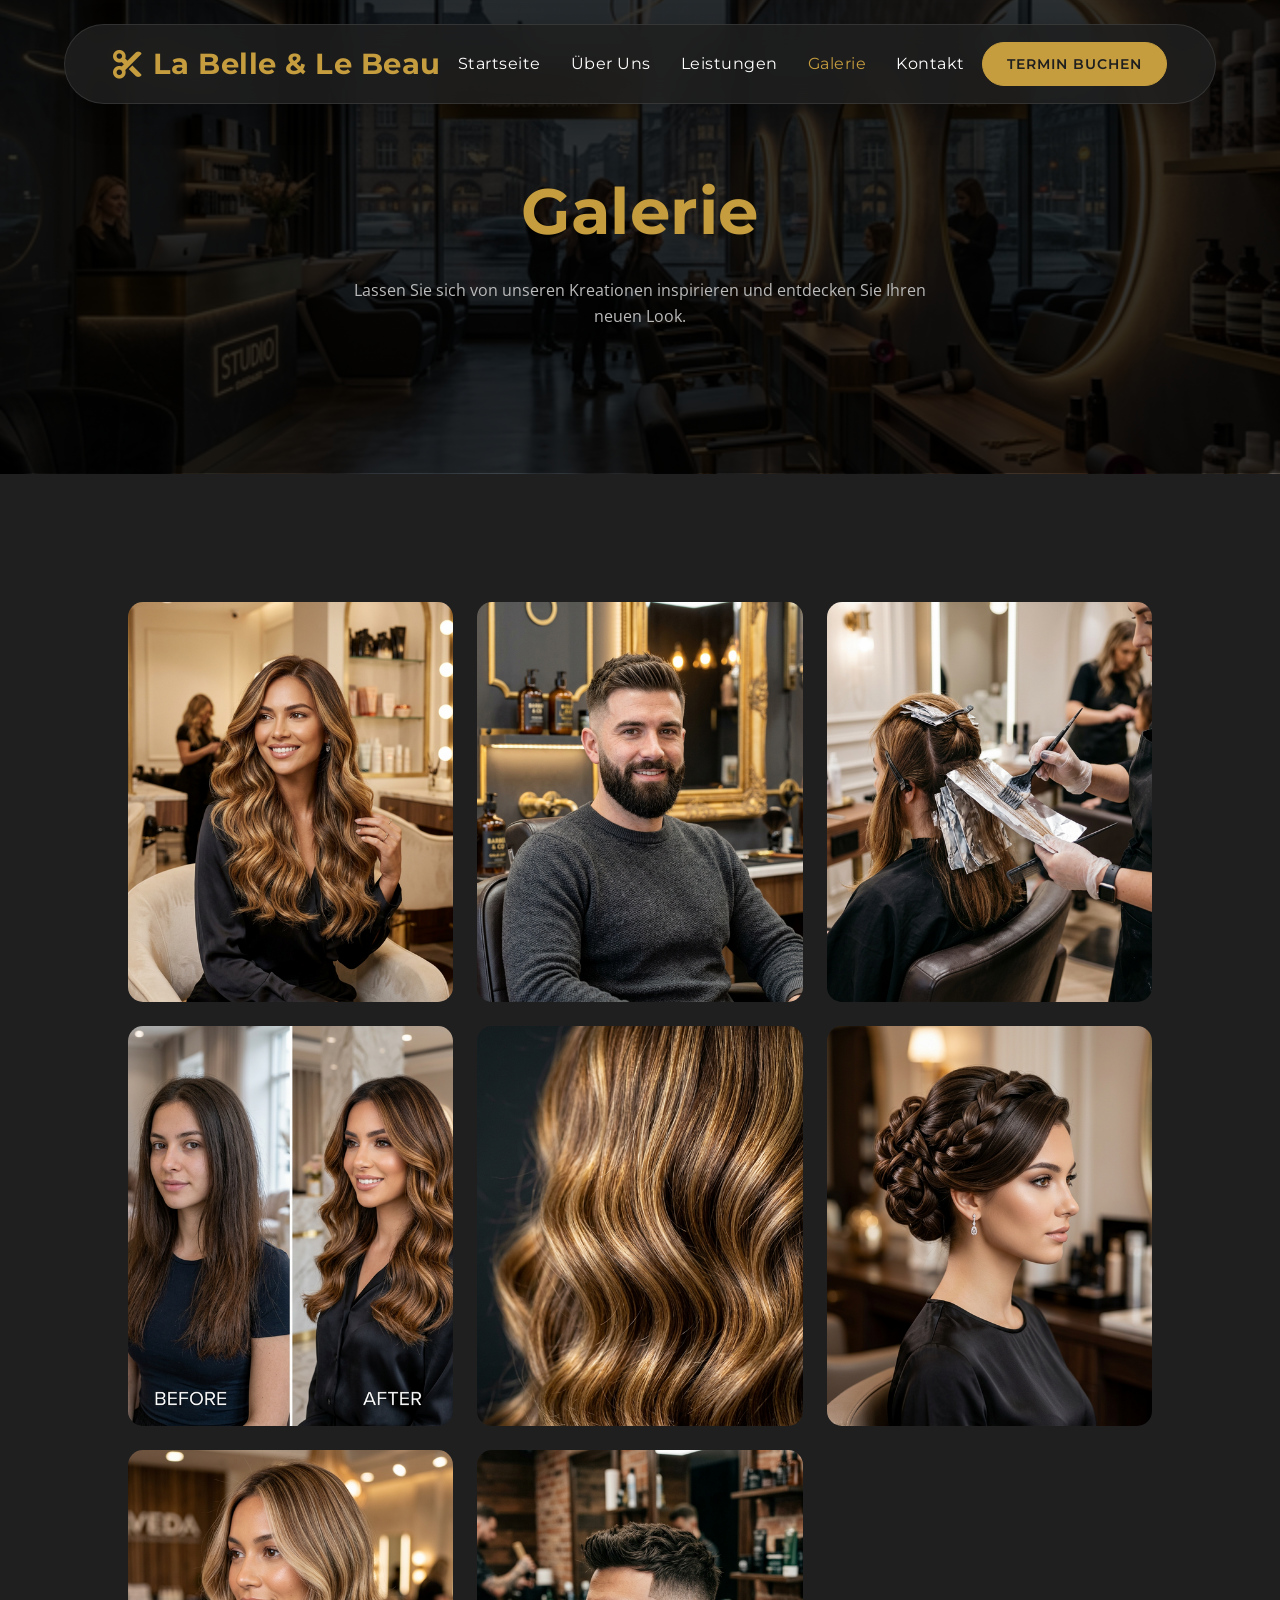
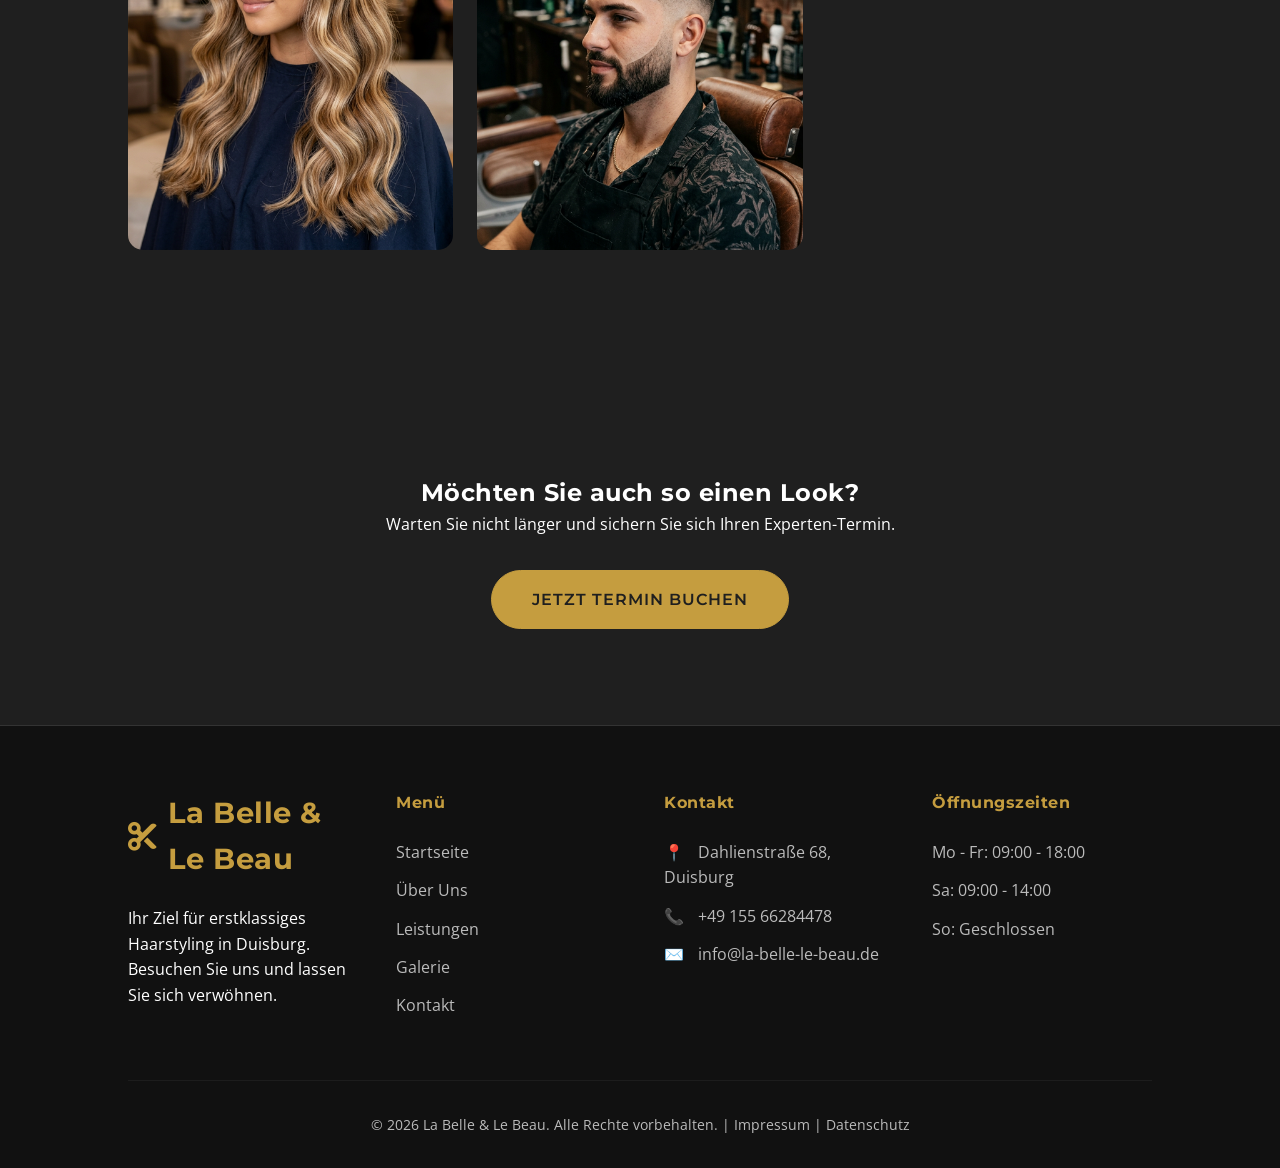
==== galerie.html @ 591a9e92 "Refactor: Update footer styling with golden emojis and site-wide consistency" ====
<!DOCTYPE html>
<html lang="de">

<head>
    <meta charset="UTF-8">
    <meta name="viewport" content="width=device-width, initial-scale=1.0">
    <meta name="description"
        content="Lassen Sie sich von unseren Arbeiten inspirieren. Vorher-Nachher Transformationen, moderne Haarschnitte und unser exklusives Salon-Ambiente.">
    <title>Galerie - La Belle & Le Beau | Inspiration & Styles in Duisburg</title>

    <!-- Fonts -->
    <link rel="preconnect" href="https://fonts.googleapis.com">
    <link rel="preconnect" href="https://fonts.gstatic.com" crossorigin>
    <link
        href="https://fonts.googleapis.com/css2?family=Montserrat:wght@600;700&family=Open+Sans:wght@300;400;600&family=Playfair+Display:wght@700&display=swap"
        rel="stylesheet">

    <!-- Icons -->
    <link rel="stylesheet" href="https://cdnjs.cloudflare.com/ajax/libs/font-awesome/6.4.0/css/all.min.css">

    <!-- Styles -->
    <link rel="stylesheet" href="css/styles.css">
</head>

<body>

    <header>
        <div class="logo">
            <i class="fas fa-scissors"></i>
            <span>La Belle & Le Beau</span>
        </div>
        <nav>
            <ul>
                <li><a href="index.html" class="nav-link">Startseite</a></li>
                <li><a href="ueber-uns.html" class="nav-link">Über Uns</a></li>
                <li><a href="leistungen.html" class="nav-link">Leistungen</a></li>
                <li><a href="galerie.html" class="nav-link active">Galerie</a></li>
                <li><a href="kontakt.html" class="nav-link">Kontakt</a></li>
            </ul>
        </nav>
        <a href="kontakt.html" class="btn btn-gold" style="padding: 0.6rem 1.5rem; font-size: 0.9rem;">Termin buchen</a>
    </header>

    <main>
        <!-- Page Header -->
        <section class="page-header"
            style="padding-top: 10rem; text-align: center; background: linear-gradient(rgba(0,0,0,0.8), rgba(0,0,0,0.8)), url('images/hero.png'); background-size: cover; background-position: center;">
            <h1 style="font-size: 4rem; color: var(--accent-gold);">Galerie</h1>
            <p style="color: var(--text-gray); max-width: 600px; margin: 1rem auto;">Lassen Sie sich von unseren
                Kreationen inspirieren und entdecken Sie Ihren neuen Look.</p>
        </section>

        <section class="gallery-section">
            <div class="gallery-grid">

                <!-- Category 1: Women -->
                <div class="gallery-item">
                    <img src="images/women-style.png" alt="Damen Styling">
                    <div class="gallery-overlay">
                        <h4>Damen Styling</h4>
                        <p>Modernes Balayage & sanfte Wellen.</p>
                    </div>
                </div>

                <!-- Category 2: Men -->
                <div class="gallery-item">
                    <img src="images/men-style.png" alt="Herren Styling">
                    <div class="gallery-overlay">
                        <h4>Herren Styling</h4>
                        <p>Präziser Haarschnitt & perfekte Bartpflege.</p>
                    </div>
                </div>

                <!-- Category 3: Coloration -->
                <div class="gallery-item">
                    <img src="images/coloration-process.png" alt="Haare färben">
                    <div class="gallery-overlay">
                        <h4>Exklusive Coloration</h4>
                        <p>Präzise Farbtechniken für brillante Ergebnisse.</p>
                    </div>
                </div>

                <!-- Category 4: Transformation -->
                <div class="gallery-item">
                    <img src="images/gallery-2.png" alt="Vorher Nachher">
                    <div class="gallery-overlay">
                        <h4>Transformation</h4>
                        <p>Vom matten Braun zum strahlenden Blond.</p>
                    </div>
                </div>

                <!-- Category 5: Detail -->
                <div class="gallery-item">
                    <img src="images/gallery-3.png" alt="Haar Detail">
                    <div class="gallery-overlay">
                        <h4>Präzision</h4>
                        <p>Wir lieben Details und gesundes Haar.</p>
                    </div>
                </div>

                <!-- Category 6: Hero re-use -->
                <div class="gallery-item">
                    <img src="images/perfektion-new.png" alt="Professionelles Styling">
                    <div class="gallery-overlay">
                        <h4>Perfektion</h4>
                        <p>Jeder Schnitt ein Meisterwerk.</p>
                    </div>
                </div>

                <!-- New Category 7: Balayage -->
                <div class="gallery-item">
                    <img src="images/balayage-final.png" alt="Balayage Transformation">
                    <div class="gallery-overlay">
                        <h4>Balayage Deluxe</h4>
                        <p>Sanfte Farbverläufe für einen natürlichen Look.</p>
                    </div>
                </div>

                <!-- New Category 8: Men's Cut -->
                <div class="gallery-item">
                    <img src="images/herren-cut-final.png" alt="Modern Masculine Cut">
                    <div class="gallery-overlay">
                        <h4>Modern Classic</h4>
                        <p>Präzise Fades und perfektes Textur-Finishing.</p>
                    </div>
                </div>

            </div>
        </section>

        <!-- CTA Section -->
        <section class="cta-section">
            <h2>Möchten Sie auch so einen Look?</h2>
            <p style="margin-bottom: 2rem;">Warten Sie nicht länger und sichern Sie sich Ihren Experten-Termin.</p>
            <a href="kontakt.html" class="btn btn-gold">Jetzt Termin buchen</a>
        </section>
    </main>

    <footer>
        <div class="footer-content">
            <div class="footer-col">
                <div class="logo" style="margin-bottom: 1.5rem;">
                    <i class="fas fa-scissors"></i>
                    <span>La Belle & Le Beau</span>
                </div>
                <p>Ihr Ziel für erstklassiges Haarstyling in Duisburg. Besuchen Sie uns und lassen Sie sich verwöhnen.
                </p>
            </div>
            <div class="footer-col">
                <h4>Menü</h4>
                <ul>
                    <li><a href="index.html">Startseite</a></li>
                    <li><a href="ueber-uns.html">Über Uns</a></li>
                    <li><a href="leistungen.html">Leistungen</a></li>
                    <li><a href="galerie.html">Galerie</a></li>
                    <li><a href="kontakt.html">Kontakt</a></li>
                </ul>
            </div>
            <div class="footer-col">
                <h4>Kontakt</h4>
                <ul>
                    <li><span style="color: var(--accent-gold); margin-right: 10px;">📍</span> Dahlienstraße 68,
                        Duisburg</li>
                    <li><span style="color: var(--accent-gold); margin-right: 10px;">📞</span> +49 155 66284478</li>
                    <li><span style="color: var(--accent-gold); margin-right: 10px;">✉️</span> info@la-belle-le-beau.de
                    </li>
                </ul>
            </div>
            <div class="footer-col">
                <h4>Öffnungszeiten</h4>
                <ul>
                    <li>Mo - Fr: 09:00 - 18:00</li>
                    <li>Sa: 09:00 - 14:00</li>
                    <li>So: Geschlossen</li>
                </ul>
            </div>
        </div>
        <div class="footer-bottom">
            <p>&copy; 2026 La Belle & Le Beau. Alle Rechte vorbehalten. | <a href="impressum.html">Impressum</a> | <a
                    href="datenschutz.html">Datenschutz</a></p>
        </div>
    </footer>

</body>

</html>
---- css/styles.css ----
@import url('https://fonts.googleapis.com/css2?family=Montserrat:wght@600;700&family=Open+Sans:wght@300;400;600&family=Playfair+Display:wght@700&display=swap');

:root {
    --primary-bg: #1f1f1f;
    --card-bg: #2a2a2a;
    --accent-gold: #c59d3f;
    --accent-gold-light: #e6d5c3;
    --gold-gradient: linear-gradient(135deg, #c59d3f, #e6d5c3);
    --text-white: #ffffff;
    --text-beige: #e6d5c3;
    --text-dark: #1f1f1f;
    --text-gray: #bbb;
    --serif-font: 'Playfair Display', serif;
    --sans-font: 'Montserrat', sans-serif;
    --body-font: 'Open Sans', sans-serif;
    --transition: all 0.35s ease;
}

body {
    font-family: var(--body-font);
    background-color: var(--primary-bg);
    color: var(--text-white);
    line-height: 1.6;
    overflow-x: hidden;
}

.highlight {
    color: var(--accent-gold);
}

h1,
h2,
h3,
h4,
.nav-link,
.btn,
.logo {
    font-family: var(--sans-font);
    letter-spacing: 0.5px;
}

* {
    margin: 0;
    padding: 0;
    box-sizing: border-box;
}

a {
    text-decoration: none;
    color: inherit;
    transition: var(--transition);
}

ul {
    list-style: none;
}

/* Header & Nav */
header {
    position: fixed;
    top: 1.5rem;
    left: 50%;
    transform: translateX(-50%);
    width: 90%;
    max-width: 1200px;
    background: rgba(31, 31, 31, 0.85);
    backdrop-filter: blur(12px);
    -webkit-backdrop-filter: blur(12px);
    padding: 1rem 3rem;
    border-radius: 100px;
    display: flex;
    justify-content: space-between;
    align-items: center;
    z-index: 1000;
    border: 1px solid rgba(255, 255, 255, 0.1);
    box-shadow: 0 10px 30px rgba(0, 0, 0, 0.3);
    transition: var(--transition);
}

.logo {
    font-size: 1.8rem;
    font-weight: 700;
    color: var(--accent-gold);
    display: flex;
    align-items: center;
    gap: 10px;
}

nav ul {
    display: flex;
    gap: 30px;
}

nav ul li a:hover {
    color: var(--accent-gold);
}

.nav-link.active {
    color: var(--accent-gold);
}

/* Hero Section */
.hero {
    height: 100vh;
    background: linear-gradient(rgba(0, 0, 0, 0.6), rgba(0, 0, 0, 0.6)), url('../images/hero.png');
    background-size: cover;
    background-position: center;
    display: flex;
    align-items: center;
    justify-content: center;
    text-align: center;
    padding: 0 5%;
}

.hero-content h1 {
    font-size: 4.5rem;
    margin-bottom: 1rem;
    animation: fadeInUp 1s ease;
}

.hero-content p {
    font-size: 1.2rem;
    color: var(--accent-gold-light);
    margin-bottom: 2rem;
    animation: fadeInUp 1.2s ease;
}

.btn {
    display: inline-block;
    padding: 1rem 2.5rem;
    border-radius: 50px;
    font-weight: 600;
    text-transform: uppercase;
    letter-spacing: 1px;
    cursor: pointer;
    transition: var(--transition);
}

.btn-gold {
    background-color: var(--accent-gold);
    color: var(--primary-bg);
    border: 1px solid var(--accent-gold);
}

.btn-gold:hover {
    background-color: transparent;
    color: var(--accent-gold);
}

.btn-outline {
    border: 1px solid var(--text-white);
    color: var(--text-white);
    margin-left: 15px;
}

.btn-outline:hover {
    border-color: var(--accent-gold);
    color: var(--accent-gold);
}

/* Section General */
section {
    padding: 8rem 10%;
}

.section-header {
    text-align: center;
    margin-bottom: 4rem;
}

.section-header h2 {
    font-size: 3rem;
    color: var(--accent-gold);
    margin-bottom: 1rem;
}

.section-header p {
    color: var(--text-gray);
    max-width: 600px;
    margin: 0 auto;
}

/* About Teaser */
.about-teaser {
    display: flex;
    gap: 4rem;
    align-items: center;
}

.about-text {
    flex: 1;
}

.about-text h3 {
    font-size: 2.5rem;
    margin-bottom: 1.5rem;
}

.about-text p {
    color: var(--text-gray);
    margin-bottom: 2rem;
}

.about-img {
    flex: 1;
    position: relative;
}

.about-img img {
    width: 100%;
    border-radius: 15px;
    box-shadow: 20px 20px 0 var(--accent-gold);
}

/* Highlights Grid */
.highlights-grid {
    display: grid;
    grid-template-columns: repeat(auto-fit, minmax(250px, 1fr));
    gap: 2rem;
}

.highlight-card {
    background: var(--card-bg);
    padding: 3rem 2rem;
    text-align: center;
    border-radius: 15px;
    border: 1px solid rgba(255, 255, 255, 0.05);
    transition: var(--transition);
}

.highlight-card:hover {
    border-color: var(--accent-gold);
    transform: translateY(-10px);
}

.highlight-card i {
    font-size: 3rem;
    color: var(--accent-gold);
    margin-bottom: 1.5rem;
}

/* CTA Section */
.cta-section {
    background: linear-gradient(rgba(0, 0, 0, 0.7), rgba(0, 0, 0, 0.7)), url('../images/cta-bg.png');
    background-attachment: fixed;
    background-size: cover;
    background-position: center;
    text-align: center;
    padding: 6rem 10%;
}

/* Footer */
footer {
    padding: 4rem 10% 2rem;
    background-color: #111;
    border-top: 1px solid #333;
}

.footer-content {
    display: grid;
    grid-template-columns: repeat(auto-fit, minmax(200px, 1fr));
    gap: 3rem;
    margin-bottom: 3rem;
}

.footer-col h4 {
    color: var(--accent-gold);
    margin-bottom: 1.5rem;
}

.footer-col ul li {
    margin-bottom: 0.8rem;
    color: var(--text-gray);
}

.footer-bottom {
    text-align: center;
    padding-top: 2rem;
    border-top: 1px solid rgba(255, 255, 255, 0.05);
    color: var(--text-gray);
    font-size: 0.9rem;
}

/* Team Section */
.team-grid {
    display: grid;
    grid-template-columns: repeat(3, 1fr);
    gap: 3rem;
    margin-top: 3rem;
}

.team-card {
    text-align: center;
}

.team-card img {
    width: 250px;
    height: 250px;
    object-fit: cover;
    border-radius: 50%;
    border: 3px solid var(--accent-gold);
    margin-bottom: 1.5rem;
    transition: var(--transition);
}

.team-card:hover img {
    transform: scale(1.05);
}

.team-card h4 {
    font-size: 1.5rem;
    margin-bottom: 0.5rem;
}

.team-card p {
    color: var(--accent-gold);
    font-weight: 600;
    margin-bottom: 1rem;
}

/* Services & Pricing */
.services-container {
    display: flex;
    flex-direction: column;
    gap: 4rem;
}

.service-category {
    padding: 3rem;
    border-radius: 20px;
    background: transparent;
}

.category-title {
    display: flex;
    align-items: center;
    gap: 15px;
    margin-bottom: 2rem;
    color: var(--accent-gold);
}

.category-title i {
    font-size: 2rem;
}

.service-card {
    display: flex;
    justify-content: space-between;
    align-items: center;
    background: var(--card-bg);
    padding: 22px 25px;
    border-radius: 14px;
    margin-bottom: 18px;
    transition: var(--transition);
    border: 1px solid rgba(255, 255, 255, 0.05);
    position: relative;
    overflow: hidden;
}

.service-card::before {
    content: "";
    position: absolute;
    left: 0;
    top: 0;
    height: 100%;
    width: 4px;
    background: linear-gradient(180deg, var(--accent-gold), var(--accent-gold-light));
}

.service-card:hover {
    transform: translateY(-4px);
    box-shadow: 0 10px 30px rgba(197, 157, 63, 0.15);
    border: 1px solid var(--accent-gold);
}

.service-info h3 {
    margin: 0;
    font-size: 1.15rem;
    font-family: var(--sans-font);
    color: var(--text-white);
}

.service-info p {
    margin: 6px 0 0;
    font-size: 0.9rem;
    color: var(--text-gray);
}

.service-price {
    font-size: 15px;
    font-weight: bold;
    color: var(--text-dark);
    background: var(--gold-gradient);
    padding: 10px 18px;
    border-radius: 30px;
    box-shadow: 0 4px 15px rgba(197, 157, 63, 0.3);
    min-width: 90px;
    text-align: center;
    font-family: var(--sans-font);
}

/* Gallery Section */
.gallery-grid {
    display: grid;
    grid-template-columns: repeat(auto-fit, minmax(300px, 1fr));
    gap: 1.5rem;
}

.gallery-item {
    position: relative;
    overflow: hidden;
    border-radius: 15px;
    height: 400px;
}

.gallery-item img {
    width: 100%;
    height: 100%;
    object-fit: cover;
    transition: var(--transition);
}

.gallery-overlay {
    position: absolute;
    top: 0;
    left: 0;
    width: 100%;
    height: 100%;
    background: rgba(0, 0, 0, 0.7);
    display: flex;
    flex-direction: column;
    align-items: center;
    justify-content: center;
    opacity: 0;
    transition: var(--transition);
    padding: 2rem;
    text-align: center;
}

.gallery-item:hover .gallery-overlay {
    opacity: 1;
}

.gallery-item:hover img {
    transform: scale(1.1);
}

.gallery-overlay h4 {
    color: var(--accent-gold);
    margin-bottom: 0.5rem;
}

/* Contact Section */
.contact-container {
    display: grid;
    grid-template-columns: 1fr 1.5fr;
    gap: 4rem;
}

.contact-info-col {
    display: flex;
    flex-direction: column;
    gap: 2rem;
}

.info-item {
    display: flex;
    gap: 20px;
    align-items: flex-start;
}

.info-item i {
    font-size: 1.5rem;
    color: var(--accent-gold);
    margin-top: 5px;
}

.contact-form {
    background: #1e1e1e;
    padding: 3rem;
    border-radius: 20px;
}

.form-group {
    margin-bottom: 1.5rem;
}

.form-group label {
    display: block;
    margin-bottom: 0.5rem;
    color: var(--text-gray);
}

.form-group input,
.form-group select,
.form-group textarea {
    width: 100%;
    padding: 1rem;
    background: #252525;
    border: 1px solid #333;
    border-radius: 8px;
    color: var(--text-white);
    font-family: inherit;
    transition: var(--transition);
}

.form-group input:focus,
.form-group select:focus,
.form-group textarea:focus {
    outline: none;
    border-color: var(--accent-gold);
}

/* Animations */
@keyframes fadeInUp {
    from {
        opacity: 0;
        transform: translateY(30px);
    }

    to {
        opacity: 1;
        transform: translateY(0);
    }
}

/* Responsive */
@media (max-width: 768px) {
    .hero-content h1 {
        font-size: 3rem;
    }

    .about-teaser {
        flex-direction: column;
    }

    nav {
        display: none;
        /* Mobile menu needed later */
    }

    .team-grid {
        grid-template-columns: 1fr;
        gap: 2rem;
    }
}
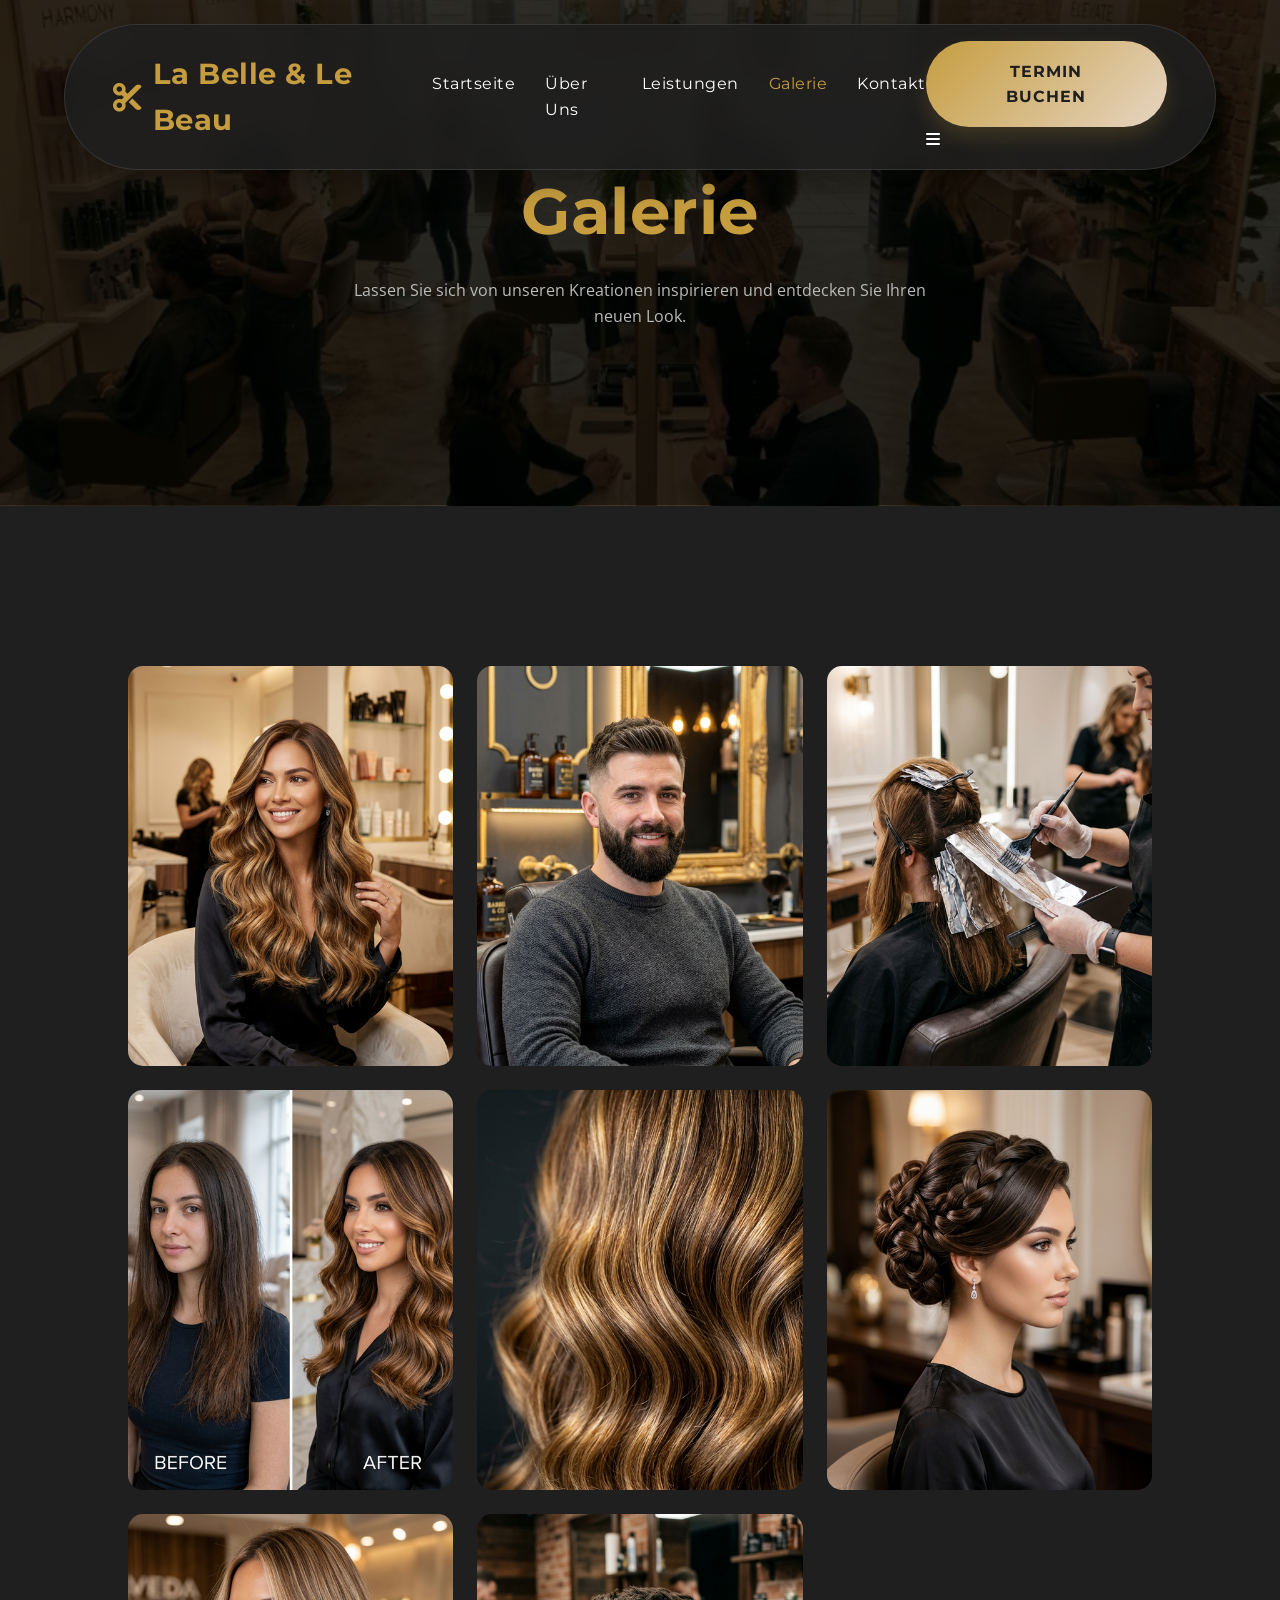
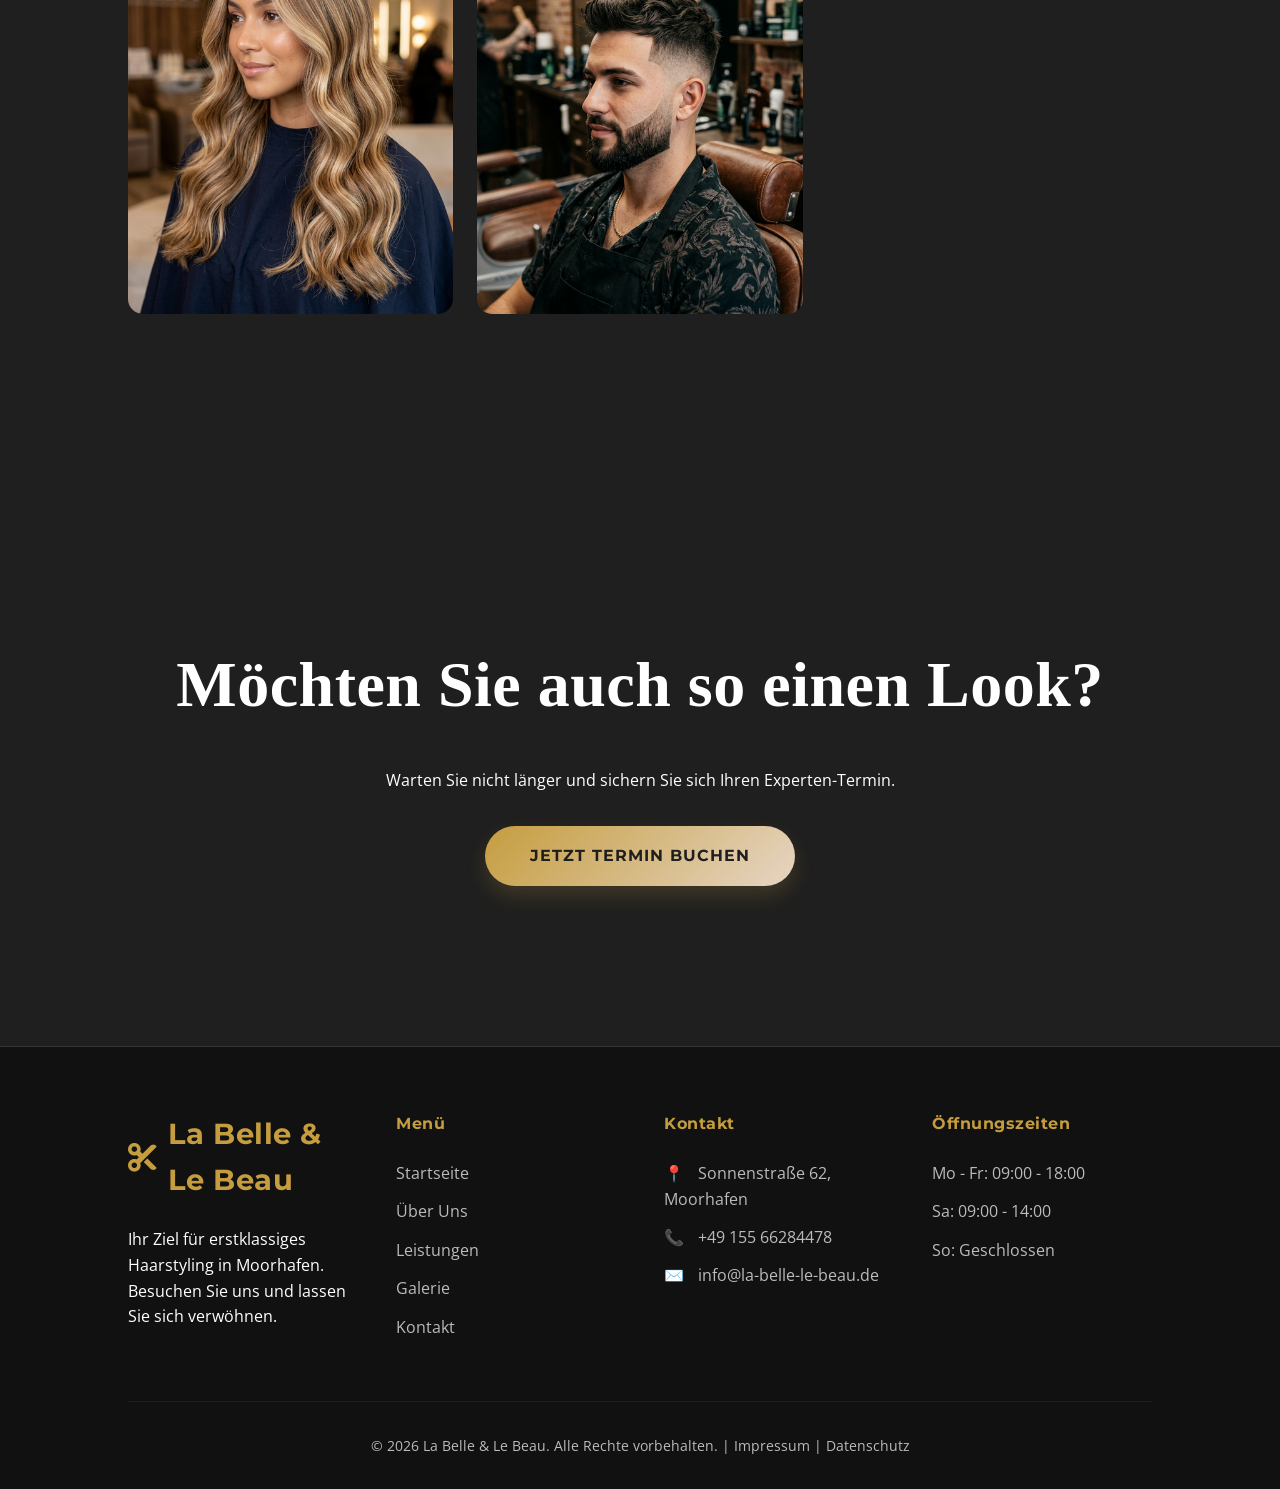
==== commit 4eb47b1d: "Creative contact redesign, comprehensive mobile optimization, and new hero images for gallery and co" ====
--- a/galerie.html
+++ b/galerie.html
@@ -1,4 +1,4 @@
-<!DOCTYPE html>
+﻿<!DOCTYPE html>
 <html lang="de">
 
 <head>
@@ -6,7 +6,7 @@
     <meta name="viewport" content="width=device-width, initial-scale=1.0">
     <meta name="description"
         content="Lassen Sie sich von unseren Arbeiten inspirieren. Vorher-Nachher Transformationen, moderne Haarschnitte und unser exklusives Salon-Ambiente.">
-    <title>Galerie - La Belle & Le Beau | Inspiration & Styles in Duisburg</title>
+    <title>Galerie - La Belle & Le Beau | Inspiration & Styles in Moorhafen</title>
 
     <!-- Fonts -->
     <link rel="preconnect" href="https://fonts.googleapis.com">
@@ -20,6 +20,7 @@
 
     <!-- Styles -->
     <link rel="stylesheet" href="css/styles.css">
+    <link rel="icon" type="image/png" href="favicon.png">
 </head>
 
 <body>
@@ -29,7 +30,7 @@
             <i class="fas fa-scissors"></i>
             <span>La Belle & Le Beau</span>
         </div>
-        <nav>
+        <nav id="navMenu">
             <ul>
                 <li><a href="index.html" class="nav-link">Startseite</a></li>
                 <li><a href="ueber-uns.html" class="nav-link">Über Uns</a></li>
@@ -38,13 +39,18 @@
                 <li><a href="kontakt.html" class="nav-link">Kontakt</a></li>
             </ul>
         </nav>
-        <a href="kontakt.html" class="btn btn-gold" style="padding: 0.6rem 1.5rem; font-size: 0.9rem;">Termin buchen</a>
+        <div class="nav-right">
+            <a href="kontakt.html" class="btn btn-gold btn-header">Termin buchen</a>
+            <div class="nav-toggle" id="navToggle">
+                <i class="fas fa-bars"></i>
+            </div>
+        </div>
     </header>
 
     <main>
         <!-- Page Header -->
         <section class="page-header"
-            style="padding-top: 10rem; text-align: center; background: linear-gradient(rgba(0,0,0,0.8), rgba(0,0,0,0.8)), url('images/hero.png'); background-size: cover; background-position: center;">
+            style="padding-top: 10rem; text-align: center; background: linear-gradient(rgba(0,0,0,0.8), rgba(0,0,0,0.8)), url('images/hero-gallery-new.png'); background-size: cover; background-position: center;">
             <h1 style="font-size: 4rem; color: var(--accent-gold);">Galerie</h1>
             <p style="color: var(--text-gray); max-width: 600px; margin: 1rem auto;">Lassen Sie sich von unseren
                 Kreationen inspirieren und entdecken Sie Ihren neuen Look.</p>
@@ -143,7 +149,7 @@
                     <i class="fas fa-scissors"></i>
                     <span>La Belle & Le Beau</span>
                 </div>
-                <p>Ihr Ziel für erstklassiges Haarstyling in Duisburg. Besuchen Sie uns und lassen Sie sich verwöhnen.
+                <p>Ihr Ziel für erstklassiges Haarstyling in Moorhafen. Besuchen Sie uns und lassen Sie sich verwöhnen.
                 </p>
             </div>
             <div class="footer-col">
@@ -159,8 +165,8 @@
             <div class="footer-col">
                 <h4>Kontakt</h4>
                 <ul>
-                    <li><span style="color: var(--accent-gold); margin-right: 10px;">📍</span> Dahlienstraße 68,
-                        Duisburg</li>
+                    <li><span style="color: var(--accent-gold); margin-right: 10px;">📍</span> Sonnenstraße 62,
+                        Moorhafen</li>
                     <li><span style="color: var(--accent-gold); margin-right: 10px;">📞</span> +49 155 66284478</li>
                     <li><span style="color: var(--accent-gold); margin-right: 10px;">✉️</span> info@la-belle-le-beau.de
                     </li>
@@ -181,6 +187,7 @@
         </div>
     </footer>
 
+    <script src="js/mobile-menu.js"></script>
 </body>
 
 </html>
--- a/css/styles.css
+++ b/css/styles.css
@@ -51,6 +51,59 @@
     transition: var(--transition);
 }
 
+/* Button & CTA Styles */
+.btn {
+    display: inline-block;
+    padding: 1.1rem 2.8rem;
+    font-size: 1rem;
+    font-weight: 700;
+    text-transform: uppercase;
+    letter-spacing: 1px;
+    border-radius: 50px;
+    transition: var(--transition);
+    cursor: pointer;
+    border: none;
+    font-family: var(--sans-font);
+    text-align: center;
+}
+
+.btn-gold {
+    background: var(--gold-gradient);
+    color: var(--text-dark);
+    box-shadow: 0 10px 20px rgba(197, 157, 63, 0.2);
+}
+
+.btn-gold:hover {
+    transform: translateY(-3px);
+    box-shadow: 0 15px 30px rgba(197, 157, 63, 0.4);
+}
+
+.btn-outline {
+    background: transparent;
+    border: 2px solid var(--accent-gold);
+    color: var(--accent-gold);
+}
+
+.btn-outline:hover {
+    background: var(--accent-gold);
+    color: var(--text-dark);
+    transform: translateY(-3px);
+}
+
+.btn-dynamic {
+    min-width: 280px;
+    position: relative;
+    overflow: hidden;
+}
+
+#cta-text {
+    transition: opacity 0.5s ease;
+}
+
+.text-fade-out {
+    opacity: 0;
+}
+
 ul {
     list-style: none;
 }
@@ -102,7 +155,7 @@
 /* Hero Section */
 .hero {
     height: 100vh;
-    background: linear-gradient(rgba(0, 0, 0, 0.6), rgba(0, 0, 0, 0.6)), url('../images/hero.png');
+    background: linear-gradient(rgba(0, 0, 0, 0.6), rgba(0, 0, 0, 0.6)), url('../images/hero-main.png');
     background-size: cover;
     background-position: center;
     display: flex;
@@ -112,141 +165,620 @@
     padding: 0 5%;
 }
 
+.hero-tagline {
+    display: block;
+    color: var(--accent-gold);
+    text-transform: uppercase;
+    letter-spacing: 4px;
+    font-size: 0.9rem;
+    font-weight: 700;
+    margin-bottom: 1rem;
+    animation: fadeInUp 0.8s ease;
+}
+
 .hero-content h1 {
-    font-size: 4.5rem;
-    margin-bottom: 1rem;
+    font-size: 5rem;
+    margin-bottom: 1.5rem;
+    font-family: var(--serif-font);
+    line-height: 1.1;
     animation: fadeInUp 1s ease;
 }
 
 .hero-content p {
-    font-size: 1.2rem;
+    font-size: 1.3rem;
     color: var(--accent-gold-light);
-    margin-bottom: 2rem;
+    margin-bottom: 3rem;
+    max-width: 800px;
+    margin-left: auto;
+    margin-right: auto;
     animation: fadeInUp 1.2s ease;
 }
 
-.btn {
-    display: inline-block;
-    padding: 1rem 2.5rem;
-    border-radius: 50px;
-    font-weight: 600;
+/* Creative About Section */
+.about-creative {
+    padding: 12rem 10%;
+    background-color: var(--primary-bg);
+    position: relative;
+    overflow: hidden;
+}
+
+.about-container {
+    max-width: 1200px;
+    margin: 0 auto;
+    display: flex;
+    align-items: center;
+    gap: 4rem;
+    position: relative;
+}
+
+.about-image-wrapper {
+    flex: 1.2;
+    position: relative;
+    padding-right: 2rem;
+}
+
+.about-img-main {
+    position: relative;
+    z-index: 2;
+}
+
+.about-img-main img {
+    width: 100%;
+    border-radius: 20px;
+    display: block;
+    box-shadow: 0 40px 80px rgba(0, 0, 0, 0.6);
+}
+
+.about-img-deco {
+    position: absolute;
+    top: -30px;
+    left: -30px;
+    width: 100%;
+    height: 100%;
+    border: 2px solid var(--accent-gold);
+    border-radius: 20px;
+    z-index: 1;
+}
+
+.about-experience {
+    position: absolute;
+    top: 40px;
+    left: -40px;
+    background: var(--gold-gradient);
+    color: var(--text-dark);
+    padding: 1.5rem 2.5rem;
+    border-radius: 15px;
+    z-index: 3;
+    display: flex;
+    flex-direction: column;
+    box-shadow: 0 20px 40px rgba(0, 0, 0, 0.3);
+}
+
+.about-experience .year {
+    font-size: 2rem;
+    font-weight: 800;
+    font-family: var(--sans-font);
+}
+
+.about-experience .label {
+    font-size: 0.8rem;
+    font-weight: 700;
     text-transform: uppercase;
     letter-spacing: 1px;
-    cursor: pointer;
-    transition: var(--transition);
-}
-
-.btn-gold {
-    background-color: var(--accent-gold);
-    color: var(--primary-bg);
-    border: 1px solid var(--accent-gold);
-}
-
-.btn-gold:hover {
-    background-color: transparent;
-    color: var(--accent-gold);
-}
-
-.btn-outline {
-    border: 1px solid var(--text-white);
+}
+
+.about-content-box {
+    flex: 1;
+    background: rgba(42, 42, 42, 0.7);
+    backdrop-filter: blur(20px);
+    -webkit-backdrop-filter: blur(20px);
+    padding: 4rem;
+    border-radius: 30px;
+    margin-left: -10rem;
+    position: relative;
+    z-index: 4;
+    border: 1px solid rgba(255, 255, 255, 0.1);
+    box-shadow: 0 30px 60px rgba(0, 0, 0, 0.4);
+}
+
+.creative-title {
+    font-size: 3.5rem;
+    line-height: 1.2;
+    margin-bottom: 2rem;
+    font-family: var(--serif-font);
+}
+
+.highlight-text {
+    color: var(--accent-gold);
+    position: relative;
+    display: inline-block;
+}
+
+.highlight-text::after {
+    content: "";
+    position: absolute;
+    bottom: 5px;
+    left: 0;
+    width: 100%;
+    height: 8px;
+    background: rgba(197, 157, 63, 0.2);
+    z-index: -1;
+}
+
+.lead-text {
+    font-size: 1.2rem;
+    font-weight: 600;
     color: var(--text-white);
-    margin-left: 15px;
-}
-
-.btn-outline:hover {
-    border-color: var(--accent-gold);
-    color: var(--accent-gold);
+    margin-bottom: 1.5rem;
+}
+
+.about-content-box p {
+    color: var(--text-gray);
+    margin-bottom: 2rem;
+    line-height: 1.8;
+}
+
+.about-features {
+    display: grid;
+    grid-template-columns: 1fr 1fr;
+    gap: 1.5rem;
+    margin-bottom: 3rem;
+}
+
+.feature {
+    display: flex;
+    align-items: center;
+    gap: 10px;
+    font-size: 0.95rem;
+    color: var(--text-beige);
+    font-weight: 600;
+}
+
+.feature i {
+    color: var(--accent-gold);
+}
+
+.creative-btn {
+    margin-left: 0 !important;
+    padding: 1.2rem 3rem !important;
 }
 
 /* Section General */
 section {
-    padding: 8rem 10%;
+    padding: 10rem 10%;
+}
+
+.section-tagline {
+    display: block;
+    color: var(--accent-gold);
+    text-transform: uppercase;
+    letter-spacing: 3px;
+    font-weight: 700;
+    font-size: 0.85rem;
+    margin-bottom: 1rem;
 }
 
 .section-header {
     text-align: center;
-    margin-bottom: 4rem;
+    margin-bottom: 6rem;
 }
 
 .section-header h2 {
-    font-size: 3rem;
-    color: var(--accent-gold);
-    margin-bottom: 1rem;
+    font-size: 3.5rem;
+    color: var(--text-white);
+    margin-bottom: 1.5rem;
+    font-family: var(--serif-font);
 }
 
 .section-header p {
     color: var(--text-gray);
+    max-width: 700px;
+    margin: 0 auto;
+    font-size: 1.1rem;
+}
+
+/* Showcase Section */
+.showcase-grid {
+    display: grid;
+    grid-template-columns: repeat(3, 1fr);
+    gap: 2.5rem;
+}
+
+.showcase-card {
+    background: var(--card-bg);
+    border-radius: 20px;
+    overflow: hidden;
+    transition: var(--transition);
+    border: 1px solid rgba(255, 255, 255, 0.05);
+}
+
+.showcase-card:hover {
+    transform: translateY(-15px);
+    border-color: var(--accent-gold);
+    box-shadow: 0 20px 40px rgba(0, 0, 0, 0.4);
+}
+
+.showcase-img {
+    position: relative;
+    height: 300px;
+    overflow: hidden;
+}
+
+.showcase-img img {
+    width: 100%;
+    height: 100%;
+    object-fit: cover;
+    transition: transform 0.8s ease;
+}
+
+.showcase-card:hover .showcase-img img {
+    transform: scale(1.1);
+}
+
+.showcase-overlay {
+    position: absolute;
+    top: 20px;
+    right: 20px;
+    background: var(--gold-gradient);
+    color: var(--text-dark);
+    padding: 8px 15px;
+    border-radius: 30px;
+    font-weight: 700;
+    font-size: 0.9rem;
+    box-shadow: 0 5px 15px rgba(197, 157, 63, 0.3);
+}
+
+.showcase-info {
+    padding: 2.5rem;
+}
+
+.showcase-info h4 {
+    font-size: 1.5rem;
+    margin-bottom: 1rem;
+    color: var(--accent-gold);
+}
+
+.showcase-info p {
+    color: var(--text-gray);
+    margin-bottom: 1.5rem;
+    font-size: 1rem;
+}
+
+.text-link {
+    color: var(--accent-gold);
+    font-weight: 600;
+    display: flex;
+    align-items: center;
+    gap: 8px;
+    transition: var(--transition);
+}
+
+.text-link i {
+    font-size: 0.8rem;
+    transition: transform 0.3s ease;
+}
+
+.text-link:hover i {
+    transform: translateX(5px);
+}
+
+/* Premium Experience Section */
+.premium-experience {
+    background-color: #1a1a1a;
+    padding: 12rem 10%;
+}
+
+.experience-grid {
+    display: grid;
+    grid-template-columns: repeat(3, 1fr);
+    grid-auto-rows: minmax(280px, auto);
+    gap: 2rem;
+}
+
+.experience-card {
+    background: var(--card-bg);
+    border-radius: 25px;
+    padding: 3rem;
+    position: relative;
+    overflow: hidden;
+    border: 1px solid rgba(255, 255, 255, 0.05);
+    transition: var(--transition);
+    display: flex;
+    flex-direction: column;
+    justify-content: center;
+}
+
+.experience-card.card-large {
+    grid-column: span 2;
+    grid-row: span 2;
+    padding: 0;
+    display: block;
+}
+
+.experience-card.card-large .card-bg-img {
+    position: absolute;
+    top: 0;
+    left: 0;
+    width: 100%;
+    height: 100%;
+    background-size: cover;
+    background-position: center;
+    filter: brightness(0.4);
+    transition: transform 0.8s ease;
+}
+
+.experience-card.card-large:hover .card-bg-img {
+    transform: scale(1.05);
+}
+
+.experience-card.card-large .card-content {
+    position: relative;
+    z-index: 2;
+    height: 100%;
+    padding: 4rem;
+    display: flex;
+    flex-direction: column;
+    justify-content: flex-end;
+}
+
+.experience-card:not(.card-large):hover {
+    transform: translateY(-10px);
+    border-color: var(--accent-gold);
+    box-shadow: 0 20px 40px rgba(0, 0, 0, 0.3);
+}
+
+.experience-card.card-accent {
+    background: var(--gold-gradient);
+    border: none;
+}
+
+.experience-card.card-accent .card-content {
+    color: var(--text-dark);
+}
+
+.experience-card.card-accent i,
+.experience-card.card-accent h4,
+.experience-card.card-accent p {
+    color: var(--text-dark);
+}
+
+.experience-card i {
+    font-size: 2.5rem;
+    color: var(--accent-gold);
+    margin-bottom: 2rem;
+}
+
+.experience-card h4 {
+    font-size: 1.6rem;
+    margin-bottom: 1rem;
+    color: var(--text-white);
+    font-family: var(--serif-font);
+}
+
+.experience-card p {
+    color: var(--text-gray);
+    line-height: 1.7;
+    font-size: 1rem;
+}
+
+.experience-card.card-large h4 {
+    font-size: 3rem;
+    margin-bottom: 1.5rem;
+}
+
+.experience-card.card-large p {
+    font-size: 1.2rem;
     max-width: 600px;
-    margin: 0 auto;
-}
-
-/* About Teaser */
-.about-teaser {
-    display: flex;
-    gap: 4rem;
-    align-items: center;
-}
-
-.about-text {
-    flex: 1;
-}
-
-.about-text h3 {
-    font-size: 2.5rem;
-    margin-bottom: 1.5rem;
-}
-
-.about-text p {
-    color: var(--text-gray);
-    margin-bottom: 2rem;
-}
-
-.about-img {
-    flex: 1;
-    position: relative;
-}
-
-.about-img img {
-    width: 100%;
-    border-radius: 15px;
-    box-shadow: 20px 20px 0 var(--accent-gold);
-}
-
-/* Highlights Grid */
-.highlights-grid {
+    color: var(--text-beige);
+}
+
+.card-footer {
+    margin-top: 2.5rem;
+}
+
+.badge {
+    display: inline-block;
+    background: var(--accent-gold);
+    color: var(--text-dark);
+    padding: 10px 20px;
+    border-radius: 50px;
+    font-weight: 700;
+    font-size: 0.9rem;
+    text-transform: uppercase;
+    letter-spacing: 1px;
+}
+
+@media (max-width: 1024px) {
+    .experience-grid {
+        grid-template-columns: repeat(2, 1fr);
+    }
+
+    .experience-card.card-large {
+        grid-column: span 2;
+    }
+}
+
+@media (max-width: 768px) {
+    .experience-grid {
+        grid-template-columns: 1fr;
+    }
+
+    .experience-card.card-large {
+        grid-column: span 1;
+        grid-row: span 1;
+    }
+
+    .experience-card.card-large .card-content {
+        padding: 3rem;
+    }
+
+    .experience-card.card-large h4 {
+        font-size: 2rem;
+    }
+}
+
+/* Testimonials Section */
+.testimonials {
+    background-color: var(--primary-bg);
+}
+
+.testimonials-grid {
     display: grid;
-    grid-template-columns: repeat(auto-fit, minmax(250px, 1fr));
-    gap: 2rem;
-}
-
-.highlight-card {
+    grid-template-columns: repeat(3, 1fr);
+    gap: 3rem;
+}
+
+.testimonial-card {
     background: var(--card-bg);
-    padding: 3rem 2rem;
-    text-align: center;
-    border-radius: 15px;
+    padding: 3.5rem 2.5rem;
+    border-radius: 20px;
+    position: relative;
     border: 1px solid rgba(255, 255, 255, 0.05);
     transition: var(--transition);
 }
 
-.highlight-card:hover {
+.testimonial-card:hover {
     border-color: var(--accent-gold);
     transform: translateY(-10px);
 }
 
-.highlight-card i {
-    font-size: 3rem;
+.quote-icon {
+    font-size: 2.5rem;
     color: var(--accent-gold);
     margin-bottom: 1.5rem;
+    opacity: 0.5;
+}
+
+.testimonial-card p {
+    font-style: italic;
+    color: var(--text-beige);
+    font-size: 1.1rem;
+    line-height: 1.8;
+    margin-bottom: 2rem;
+}
+
+.testimonial-user {
+    display: flex;
+    align-items: center;
+    gap: 15px;
+}
+
+.user-info strong {
+    display: block;
+    color: var(--text-white);
+    font-size: 1.1rem;
+}
+
+.user-info span {
+    font-size: 0.85rem;
+    color: var(--accent-gold);
+    text-transform: uppercase;
+    letter-spacing: 1px;
+}
+
+/* Creative Values Section */
+.values-creative {
+    padding: 10rem 10%;
+    background-color: var(--primary-bg);
+}
+
+.values-grid-creative {
+    display: grid;
+    grid-template-columns: repeat(2, 1fr);
+    gap: 3rem;
+    max-width: 1100px;
+    margin: 4rem auto 0;
+}
+
+.value-card {
+    background: var(--card-bg);
+    padding: 4rem 3rem;
+    border-radius: 30px;
+    position: relative;
+    overflow: hidden;
+    border: 1px solid rgba(255, 255, 255, 0.05);
+    transition: var(--transition);
+}
+
+.value-card:nth-child(even) {
+    transform: translateY(40px);
+}
+
+.value-icon-bg {
+    position: absolute;
+    top: -20px;
+    right: -20px;
+    font-size: 12rem;
+    color: rgba(197, 157, 63, 0.03);
+    z-index: 1;
+    transform: rotate(-15deg);
+    pointer-events: none;
+}
+
+.value-content {
+    position: relative;
+    z-index: 2;
+}
+
+.main-icon {
+    font-size: 2.5rem;
+    color: var(--accent-gold);
+    margin-bottom: 2rem;
+    display: block;
+}
+
+.value-card h4 {
+    font-size: 1.8rem;
+    margin-bottom: 1.2rem;
+    font-family: var(--serif-font);
+    color: var(--text-white);
+}
+
+.value-card p {
+    color: var(--text-gray);
+    line-height: 1.8;
+    font-size: 1.05rem;
+}
+
+.value-card:hover {
+    transform: translateY(-5px) scale(1.02);
+    border-color: var(--accent-gold);
+    box-shadow: 0 30px 60px rgba(0, 0, 0, 0.4);
+}
+
+.value-card:nth-child(even):hover {
+    transform: translateY(35px) scale(1.02);
+}
+
+@media (max-width: 900px) {
+    .values-grid-creative {
+        grid-template-columns: 1fr;
+        gap: 2rem;
+    }
+
+    .value-card:nth-child(even) {
+        transform: translateY(0);
+    }
+
+    .value-card:nth-child(even):hover {
+        transform: translateY(-5px) scale(1.02);
+    }
 }
 
 /* CTA Section */
 .cta-section {
-    background: linear-gradient(rgba(0, 0, 0, 0.7), rgba(0, 0, 0, 0.7)), url('../images/cta-bg.png');
+    background: linear-gradient(rgba(0, 0, 0, 0.8), rgba(0, 0, 0, 0.8)), url('../images/salon-interior.png');
     background-attachment: fixed;
     background-size: cover;
     background-position: center;
     text-align: center;
-    padding: 6rem 10%;
+    padding: 10rem 10%;
+}
+
+.cta-section h2 {
+    font-size: 4rem;
+    font-family: var(--serif-font);
+    margin-bottom: 2rem;
 }
 
 /* Footer */
@@ -451,64 +983,159 @@
 }
 
 /* Contact Section */
+/* Creative Contact Section */
+.contact-section {
+    position: relative;
+    background: radial-gradient(circle at top right, rgba(197, 157, 63, 0.05), transparent),
+        radial-gradient(circle at bottom left, rgba(197, 157, 63, 0.05), transparent);
+}
+
 .contact-container {
     display: grid;
-    grid-template-columns: 1fr 1.5fr;
-    gap: 4rem;
+    grid-template-columns: 1fr 1.2fr;
+    gap: 6rem;
+    align-items: center;
 }
 
 .contact-info-col {
     display: flex;
     flex-direction: column;
-    gap: 2rem;
+    gap: 3rem;
+}
+
+.contact-info-col h3 {
+    font-size: 3rem;
+    font-family: var(--serif-font);
+    margin-bottom: 1.5rem;
+    color: var(--text-white);
 }
 
 .info-item {
     display: flex;
-    gap: 20px;
-    align-items: flex-start;
+    gap: 25px;
+    align-items: center;
+    padding: 2rem;
+    background: rgba(255, 255, 255, 0.03);
+    border-radius: 20px;
+    border: 1px solid rgba(255, 255, 255, 0.05);
+    transition: var(--transition);
+}
+
+.info-item:hover {
+    background: rgba(197, 157, 63, 0.05);
+    border-color: var(--accent-gold);
+    transform: translateX(10px);
 }
 
 .info-item i {
-    font-size: 1.5rem;
-    color: var(--accent-gold);
-    margin-top: 5px;
+    font-size: 2rem;
+    color: var(--accent-gold);
+}
+
+.info-item h4 {
+    font-size: 1.2rem;
+    color: var(--accent-gold);
+    margin-bottom: 5px;
+}
+
+.info-item p {
+    color: var(--text-gray);
+    margin: 0;
+}
+
+/* Glassmorphism Form */
+.contact-form-col {
+    position: relative;
+}
+
+.contact-form-col::before {
+    content: "";
+    position: absolute;
+    top: -20px;
+    right: -20px;
+    width: 100px;
+    height: 100px;
+    background: var(--gold-gradient);
+    filter: blur(50px);
+    opacity: 0.2;
+    z-index: -1;
 }
 
 .contact-form {
-    background: #1e1e1e;
-    padding: 3rem;
-    border-radius: 20px;
+    background: rgba(42, 42, 42, 0.6);
+    backdrop-filter: blur(20px);
+    -webkit-backdrop-filter: blur(20px);
+    padding: 4rem;
+    border-radius: 30px;
+    border: 1px solid rgba(255, 255, 255, 0.1);
+    box-shadow: 0 40px 80px rgba(0, 0, 0, 0.5);
 }
 
 .form-group {
-    margin-bottom: 1.5rem;
+    margin-bottom: 2rem;
+    position: relative;
 }
 
 .form-group label {
     display: block;
-    margin-bottom: 0.5rem;
-    color: var(--text-gray);
+    margin-bottom: 0.8rem;
+    color: var(--accent-gold-light);
+    font-weight: 600;
+    font-size: 0.9rem;
+    text-transform: uppercase;
+    letter-spacing: 1px;
+    transition: var(--transition);
+}
+
+.input-wrapper {
+    position: relative;
+}
+
+.input-wrapper i {
+    position: absolute;
+    left: 20px;
+    top: 50%;
+    transform: translateY(-50%);
+    color: rgba(197, 157, 63, 0.5);
+    transition: var(--transition);
 }
 
 .form-group input,
 .form-group select,
 .form-group textarea {
     width: 100%;
-    padding: 1rem;
-    background: #252525;
-    border: 1px solid #333;
-    border-radius: 8px;
+    padding: 1.2rem 1.2rem 1.2rem 3.5rem;
+    background: rgba(30, 30, 30, 0.5);
+    border: 1px solid rgba(255, 255, 255, 0.1);
+    border-radius: 12px;
     color: var(--text-white);
     font-family: inherit;
-    transition: var(--transition);
+    font-size: 1rem;
+    transition: var(--transition);
+}
+
+.form-group textarea {
+    padding-left: 1.2rem;
 }
 
 .form-group input:focus,
 .form-group select:focus,
 .form-group textarea:focus {
     outline: none;
+    background: rgba(30, 30, 30, 0.8);
     border-color: var(--accent-gold);
+    box-shadow: 0 0 20px rgba(197, 157, 63, 0.15);
+}
+
+.form-group input:focus+i {
+    color: var(--accent-gold);
+}
+
+.contact-form .btn {
+    width: 100%;
+    padding: 1.2rem;
+    margin-top: 1rem;
+    font-size: 1.1rem;
 }
 
 /* Animations */
@@ -524,23 +1151,251 @@
     }
 }
 
-/* Responsive */
+/* Deep Linking Optimizations */
+.service-category,
+.service-card {
+    scroll-margin-top: 150px;
+}
+
+.highlight-service {
+    animation: highlight-pulse 2s ease-out;
+}
+
+@keyframes highlight-pulse {
+    0% {
+        background-color: transparent;
+        transform: scale(1);
+    }
+
+    15% {
+        background-color: rgba(197, 157, 63, 0.2);
+        transform: scale(1.02);
+    }
+
+    100% {
+        background-color: transparent;
+        transform: scale(1);
+    }
+}
+
+/* --- GLOBAL MOBILE OPTIMIZATIONS --- */
+
+.nav-toggle:hover {
+    background: rgba(197, 157, 63, 0.2);
+    border-color: var(--accent-gold);
+}
+
+/* Animations & Utility */
+body.menu-open {
+    overflow: hidden;
+}
+
+/* Media Query: Tablets & General Mobile */
+@media (max-width: 1024px) {
+    header {
+        padding: 0.8rem 2rem;
+    }
+
+    .hero-content h1 {
+        font-size: 4rem;
+    }
+
+    .showcase-grid {
+        grid-template-columns: repeat(2, 1fr);
+    }
+
+    .about-creative {
+        padding: 8rem 5%;
+    }
+
+    .about-container {
+        flex-direction: column;
+        gap: 3rem;
+    }
+
+    .about-content-box {
+        margin-left: 0;
+        padding: 3rem;
+    }
+
+    .about-image-wrapper {
+        padding-right: 0;
+    }
+
+    .about-experience {
+        left: 20px;
+        top: -20px;
+    }
+}
+
+/* Media Query: Mobile Phones */
 @media (max-width: 768px) {
+
+    /* Responsive Header & Menu */
+    .nav-toggle {
+        display: flex;
+    }
+
+    nav#navMenu {
+        position: fixed;
+        top: 0;
+        right: -100%;
+        width: 100%;
+        height: 100vh;
+        background: rgba(31, 31, 31, 0.98);
+        backdrop-filter: blur(20px);
+        -webkit-backdrop-filter: blur(20px);
+        display: flex;
+        flex-direction: column;
+        align-items: center;
+        justify-content: center;
+        transition: 0.5s cubic-bezier(0.77, 0, 0.175, 1);
+        z-index: 999;
+    }
+
+    nav#navMenu.active {
+        right: 0;
+    }
+
+    nav#navMenu ul {
+        flex-direction: column;
+        text-align: center;
+        gap: 2rem;
+    }
+
+    nav#navMenu ul li a {
+        font-size: 2rem;
+        font-family: var(--serif-font);
+        color: var(--text-white);
+    }
+
+    /* Page Sections */
+    section {
+        padding: 6rem 5% !important;
+    }
+
+    /* Typography */
     .hero-content h1 {
         font-size: 3rem;
     }
 
-    .about-teaser {
-        flex-direction: column;
-    }
-
-    nav {
-        display: none;
-        /* Mobile menu needed later */
+    .hero-content p {
+        font-size: 1.1rem;
+        margin-bottom: 2rem;
+    }
+
+    .section-header h2 {
+        font-size: 2.8rem;
+    }
+
+    .creative-title {
+        font-size: 2.5rem;
+    }
+
+    /* Grid Layouts */
+    .showcase-grid {
+        grid-template-columns: 1fr;
     }
 
     .team-grid {
         grid-template-columns: 1fr;
-        gap: 2rem;
+    }
+
+    .testimonials-grid {
+        grid-template-columns: 1fr;
+    }
+
+    .values-grid-creative {
+        grid-template-columns: 1fr;
+    }
+
+    /* Components */
+    .showcase-img {
+        height: 250px;
+    }
+
+    .experience-card.card-large .card-content {
+        padding: 2.5rem;
+    }
+
+    .experience-card.card-large h4 {
+        font-size: 2.2rem;
+    }
+
+    /* Galerie */
+    .gallery-grid {
+        grid-template-columns: 1fr;
+    }
+
+    .gallery-item {
+        height: 350px;
+    }
+
+    /* Kontakt (Creative Redesign Mobile) */
+    .contact-container {
+        grid-template-columns: 1fr;
+        gap: 4rem;
+    }
+
+    .contact-form {
+        padding: 2.5rem 1.5rem;
+    }
+
+    .contact-info-col h3 {
+        font-size: 2.5rem;
+        text-align: center;
+    }
+
+    .info-item {
+        padding: 1.5rem;
+        flex-direction: column;
+        text-align: center;
+    }
+
+    /* Service Price List */
+    .service-card {
+        flex-direction: column;
+        text-align: center;
+        gap: 1.5rem;
+    }
+
+    .service-price {
+        width: 100%;
+    }
+
+    /* CTA Section */
+    .cta-section h2 {
+        font-size: 2.5rem;
+    }
+
+    /* Footer */
+    .footer-content {
+        grid-template-columns: 1fr;
+        text-align: center;
+    }
+
+    .footer-col .logo {
+        justify-content: center;
+    }
+}
+
+/* Small Screens */
+@media (max-width: 480px) {
+    .header {
+        padding: 0.8rem 1rem;
+    }
+
+    .hero-content h1 {
+        font-size: 2.5rem;
+    }
+
+    .hero-btns {
+        flex-direction: column;
+        gap: 1rem;
+    }
+
+    .hero-btns .btn {
+        width: 100%;
+        margin: 0 !important;
     }
 }
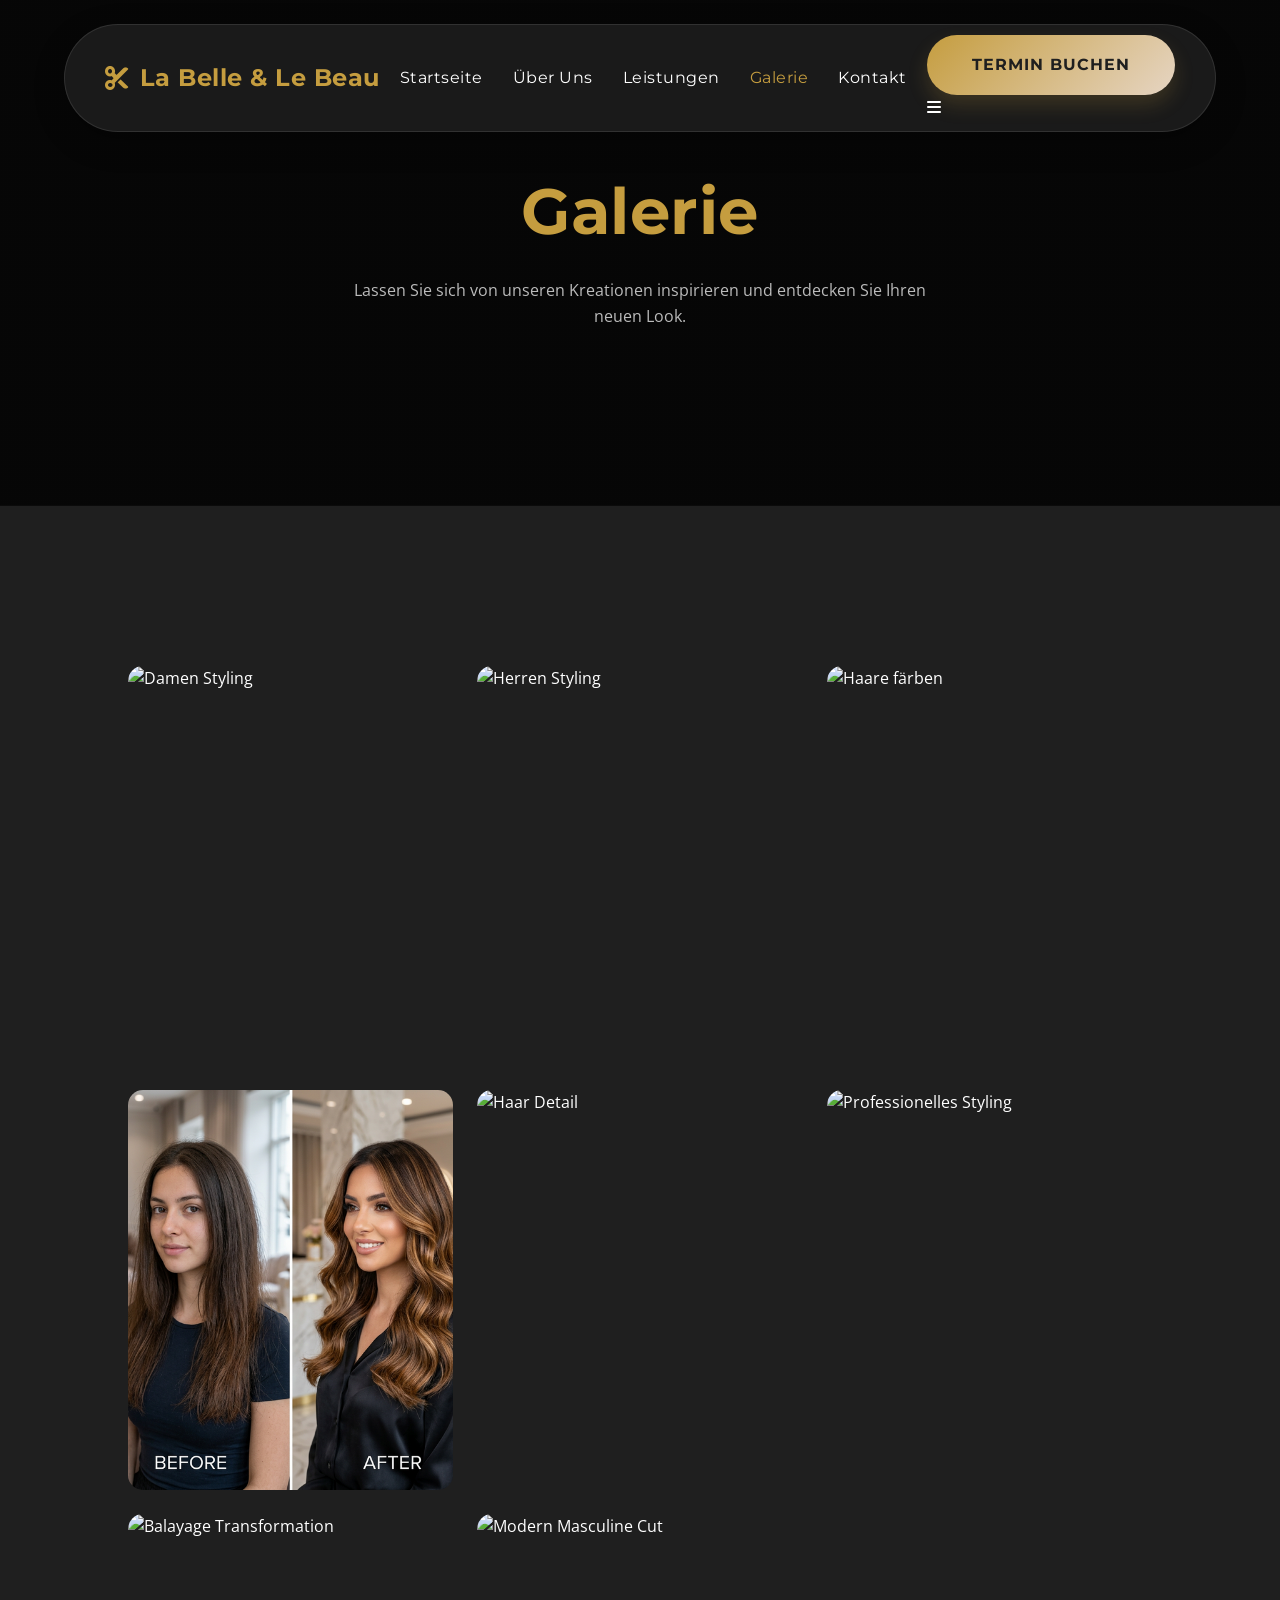
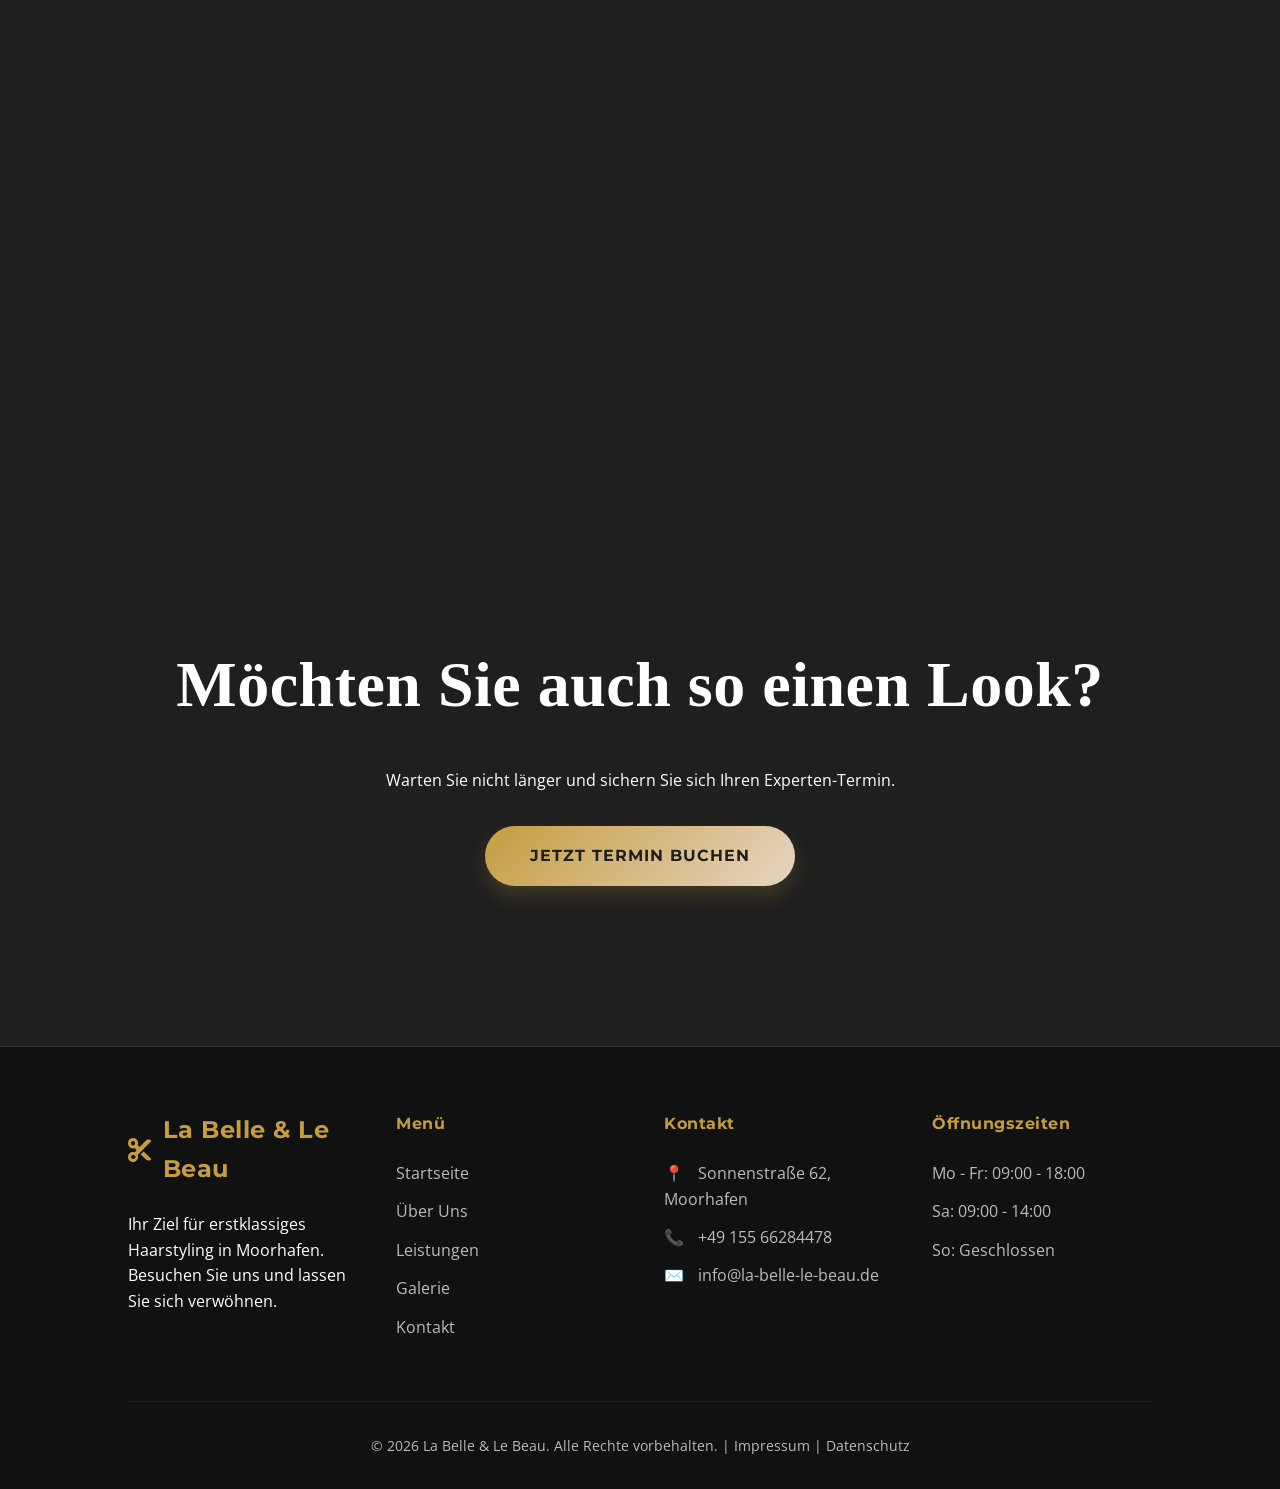
==== commit 9bf670f7: "Update hero images on index, ueber-uns, leistungen, galerie, and kontakt pages" ====
--- a/galerie.html
+++ b/galerie.html
@@ -1,4 +1,4 @@
-﻿<!DOCTYPE html>
+<!DOCTYPE html>
 <html lang="de">
 
 <head>
@@ -50,7 +50,7 @@
     <main>
         <!-- Page Header -->
         <section class="page-header"
-            style="padding-top: 10rem; text-align: center; background: linear-gradient(rgba(0,0,0,0.8), rgba(0,0,0,0.8)), url('images/hero-gallery-new.png'); background-size: cover; background-position: center;">
+            style="padding-top: 10rem; text-align: center; background: linear-gradient(rgba(0,0,0,0.8), rgba(0,0,0,0.8)), url('https://images.unsplash.com/photo-1605653180930-cee5608fe949?q=80&w=1170&auto=format&fit=crop&ixlib=rb-4.1.0&ixid=M3wxMjA3fDB8MHxwaG90by1wYWdlfHx8fGVufDB8fHx8fA%3D%3D'); background-size: cover; background-position: center;">
             <h1 style="font-size: 4rem; color: var(--accent-gold);">Galerie</h1>
             <p style="color: var(--text-gray); max-width: 600px; margin: 1rem auto;">Lassen Sie sich von unseren
                 Kreationen inspirieren und entdecken Sie Ihren neuen Look.</p>
@@ -61,7 +61,8 @@
 
                 <!-- Category 1: Women -->
                 <div class="gallery-item">
-                    <img src="images/women-style.png" alt="Damen Styling">
+                    <img src="https://images.unsplash.com/photo-1638064432648-bc2f9a91b06b?q=80&w=685&auto=format&fit=crop&ixlib=rb-4.1.0&ixid=M3wxMjA3fDB8MHxwaG90by1wYWdlfHx8fGVufDB8fHx8fA%3D%3D"
+                        alt="Damen Styling">
                     <div class="gallery-overlay">
                         <h4>Damen Styling</h4>
                         <p>Modernes Balayage & sanfte Wellen.</p>
@@ -70,7 +71,8 @@
 
                 <!-- Category 2: Men -->
                 <div class="gallery-item">
-                    <img src="images/men-style.png" alt="Herren Styling">
+                    <img src="https://images.unsplash.com/photo-1599011176306-4a96f1516d4d?q=80&w=687&auto=format&fit=crop&ixlib=rb-4.1.0&ixid=M3wxMjA3fDB8MHxwaG90by1wYWdlfHx8fGVufDB8fHx8fA%3D%3D"
+                        alt="Herren Styling">
                     <div class="gallery-overlay">
                         <h4>Herren Styling</h4>
                         <p>Präziser Haarschnitt & perfekte Bartpflege.</p>
@@ -79,7 +81,8 @@
 
                 <!-- Category 3: Coloration -->
                 <div class="gallery-item">
-                    <img src="images/coloration-process.png" alt="Haare färben">
+                    <img src="https://images.unsplash.com/photo-1707812343087-c9ff9e5abb43?q=80&w=687&auto=format&fit=crop&ixlib=rb-4.1.0&ixid=M3wxMjA3fDB8MHxwaG90by1wYWdlfHx8fGVufDB8fHx8fA%3D%3D"
+                        alt="Haare färben">
                     <div class="gallery-overlay">
                         <h4>Exklusive Coloration</h4>
                         <p>Präzise Farbtechniken für brillante Ergebnisse.</p>
@@ -97,7 +100,8 @@
 
                 <!-- Category 5: Detail -->
                 <div class="gallery-item">
-                    <img src="images/gallery-3.png" alt="Haar Detail">
+                    <img src="https://images.unsplash.com/photo-1630695239920-4b5bb84a7c1c?q=80&w=735&auto=format&fit=crop&ixlib=rb-4.1.0&ixid=M3wxMjA3fDB8MHxwaG90by1wYWdlfHx8fGVufDB8fHx8fA%3D%3D"
+                        alt="Haar Detail">
                     <div class="gallery-overlay">
                         <h4>Präzision</h4>
                         <p>Wir lieben Details und gesundes Haar.</p>
@@ -106,7 +110,8 @@
 
                 <!-- Category 6: Hero re-use -->
                 <div class="gallery-item">
-                    <img src="images/perfektion-new.png" alt="Professionelles Styling">
+                    <img src="https://images.unsplash.com/photo-1560194188-ec403f57dd9e?q=80&w=672&auto=format&fit=crop&ixlib=rb-4.1.0&ixid=M3wxMjA3fDB8MHxwaG90by1wYWdlfHx8fGVufDB8fHx8fA%3D%3D"
+                        alt="Professionelles Styling">
                     <div class="gallery-overlay">
                         <h4>Perfektion</h4>
                         <p>Jeder Schnitt ein Meisterwerk.</p>
@@ -115,7 +120,8 @@
 
                 <!-- New Category 7: Balayage -->
                 <div class="gallery-item">
-                    <img src="images/balayage-final.png" alt="Balayage Transformation">
+                    <img src="https://images.unsplash.com/photo-1554519934-e32b1629d9ee?q=80&w=687&auto=format&fit=crop&ixlib=rb-4.1.0&ixid=M3wxMjA3fDB8MHxwaG90by1wYWdlfHx8fGVufDB8fHx8fA%3D%3D"
+                        alt="Balayage Transformation">
                     <div class="gallery-overlay">
                         <h4>Balayage Deluxe</h4>
                         <p>Sanfte Farbverläufe für einen natürlichen Look.</p>
@@ -124,7 +130,8 @@
 
                 <!-- New Category 8: Men's Cut -->
                 <div class="gallery-item">
-                    <img src="images/herren-cut-final.png" alt="Modern Masculine Cut">
+                    <img src="https://images.unsplash.com/photo-1701891123509-e983d6c45259?q=80&w=687&auto=format&fit=crop&ixlib=rb-4.1.0&ixid=M3wxMjA3fDB8MHxwaG90by1wYWdlfHx8fGVufDB8fHx8fA%3D%3D"
+                        alt="Modern Masculine Cut">
                     <div class="gallery-overlay">
                         <h4>Modern Classic</h4>
                         <p>Präzise Fades und perfektes Textur-Finishing.</p>
--- a/css/styles.css
+++ b/css/styles.css
@@ -119,7 +119,7 @@
     background: rgba(31, 31, 31, 0.85);
     backdrop-filter: blur(12px);
     -webkit-backdrop-filter: blur(12px);
-    padding: 1rem 3rem;
+    padding: 0.6rem 2.5rem;
     border-radius: 100px;
     display: flex;
     justify-content: space-between;
@@ -131,7 +131,7 @@
 }
 
 .logo {
-    font-size: 1.8rem;
+    font-size: 1.5rem;
     font-weight: 700;
     color: var(--accent-gold);
     display: flex;
@@ -142,6 +142,7 @@
 nav ul {
     display: flex;
     gap: 30px;
+    align-items: center;
 }
 
 nav ul li a:hover {
@@ -155,7 +156,7 @@
 /* Hero Section */
 .hero {
     height: 100vh;
-    background: linear-gradient(rgba(0, 0, 0, 0.6), rgba(0, 0, 0, 0.6)), url('../images/hero-main.png');
+    background: linear-gradient(rgba(0, 0, 0, 0.6), rgba(0, 0, 0, 0.6)), url('https://images.unsplash.com/photo-1712641966810-611ff1503c6d?q=80&w=1130&auto=format&fit=crop&ixlib=rb-4.1.0&ixid=M3wxMjA3fDB8MHxwaG90by1wYWdlfHx8fGVufDB8fHx8fA%3D%3D');
     background-size: cover;
     background-position: center;
     display: flex;
@@ -182,6 +183,7 @@
     font-family: var(--serif-font);
     line-height: 1.1;
     animation: fadeInUp 1s ease;
+    word-wrap: break-word; /* Prevent overflow on extra small screens */
 }
 
 .hero-content p {
@@ -242,7 +244,7 @@
 
 .about-experience {
     position: absolute;
-    top: 40px;
+    bottom: -20px;
     left: -40px;
     background: var(--gold-gradient);
     color: var(--text-dark);
@@ -767,7 +769,7 @@
 
 /* CTA Section */
 .cta-section {
-    background: linear-gradient(rgba(0, 0, 0, 0.8), rgba(0, 0, 0, 0.8)), url('../images/salon-interior.png');
+    background: linear-gradient(rgba(0, 0, 0, 0.8), rgba(0, 0, 0, 0.8)), url('../images/photo-1711504040144-d68ce9e30cbe.avif');
     background-attachment: fixed;
     background-size: cover;
     background-position: center;
@@ -1193,7 +1195,8 @@
 /* Media Query: Tablets & General Mobile */
 @media (max-width: 1024px) {
     header {
-        padding: 0.8rem 2rem;
+        padding: 0.5rem 1.5rem;
+        width: 95%;
     }
 
     .hero-content h1 {
@@ -1234,6 +1237,16 @@
     /* Responsive Header & Menu */
     .nav-toggle {
         display: flex;
+        order: 2;
+    }
+
+    .btn-header {
+        display: none; /* Hide button on mobile to save space, or adjust if needed */
+    }
+
+    .nav-right {
+        gap: 15px;
+        order: 2;
     }
 
     nav#navMenu {
@@ -1386,7 +1399,7 @@
     }
 
     .hero-content h1 {
-        font-size: 2.5rem;
+        font-size: 2.2rem;
     }
 
     .hero-btns {
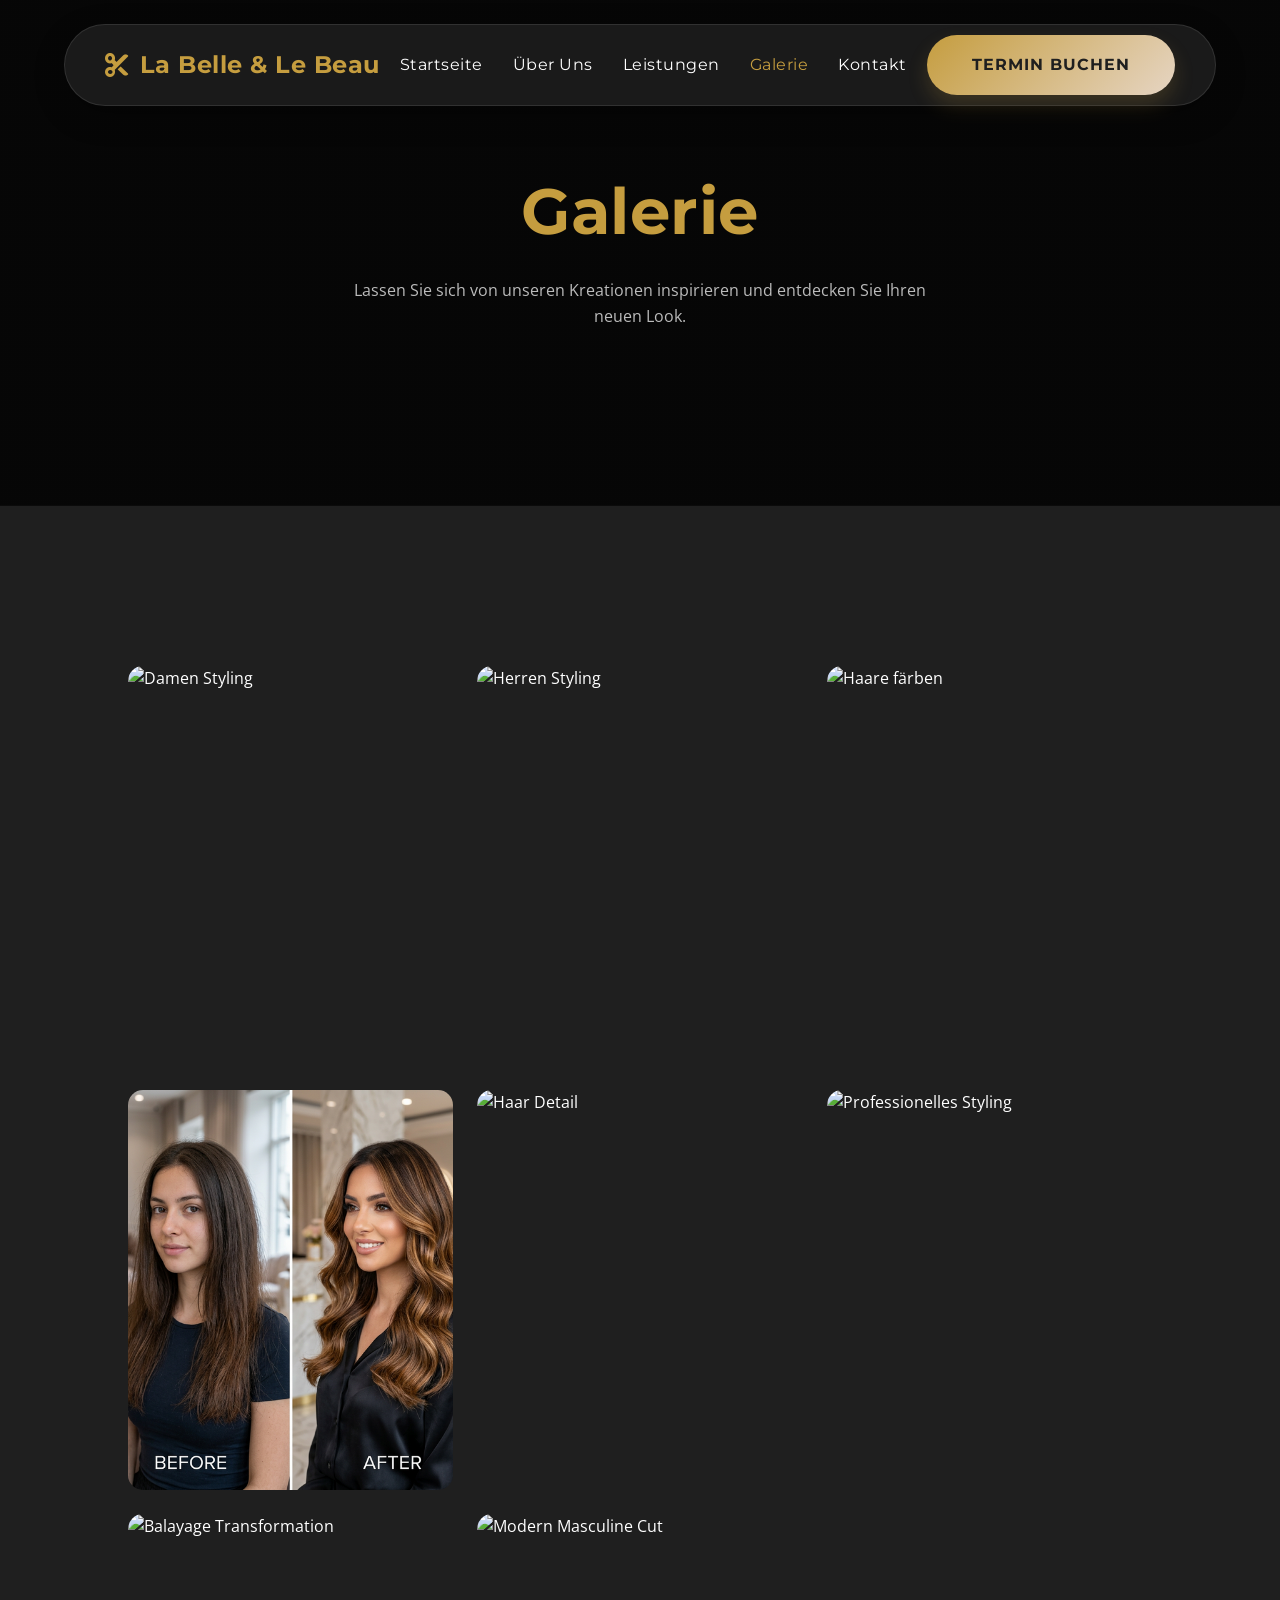
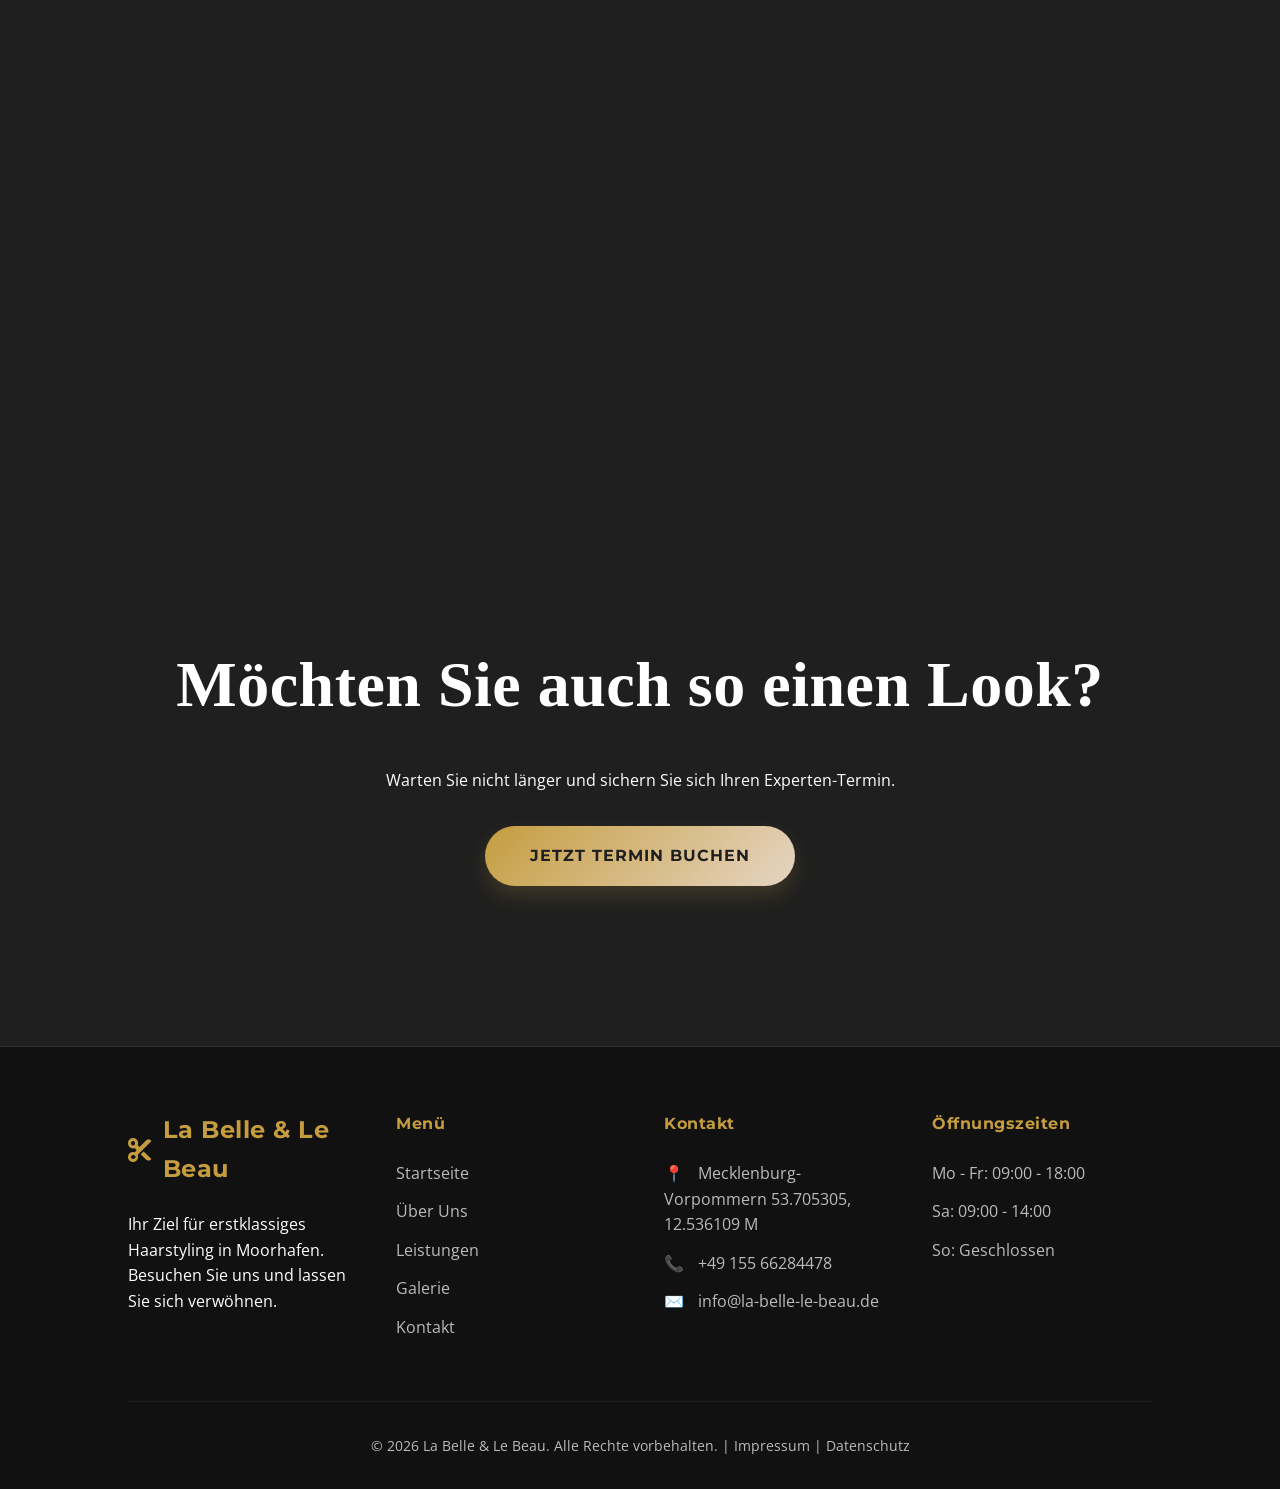
==== commit 68f5265d: "Remove hamburger menu from desktop header" ====
--- a/galerie.html
+++ b/galerie.html
@@ -172,8 +172,10 @@
             <div class="footer-col">
                 <h4>Kontakt</h4>
                 <ul>
-                    <li><span style="color: var(--accent-gold); margin-right: 10px;">📍</span> Sonnenstraße 62,
-                        Moorhafen</li>
+                    <li><span style="color: var(--accent-gold); margin-right: 10px;">📍</span>
+
+                        Mecklenburg-Vorpommern
+                        53.705305, 12.536109 M</li>
                     <li><span style="color: var(--accent-gold); margin-right: 10px;">📞</span> +49 155 66284478</li>
                     <li><span style="color: var(--accent-gold); margin-right: 10px;">✉️</span> info@la-belle-le-beau.de
                     </li>
--- a/css/styles.css
+++ b/css/styles.css
@@ -143,6 +143,20 @@
     display: flex;
     gap: 30px;
     align-items: center;
+}
+
+.nav-toggle {
+    display: none; /* Hidden on desktop */
+    font-size: 1.5rem;
+    cursor: pointer;
+    color: var(--accent-gold);
+    width: 45px;
+    height: 45px;
+    align-items: center;
+    justify-content: center;
+    border-radius: 50%;
+    border: 1px solid rgba(197, 157, 63, 0.3);
+    transition: var(--transition);
 }
 
 nav ul li a:hover {
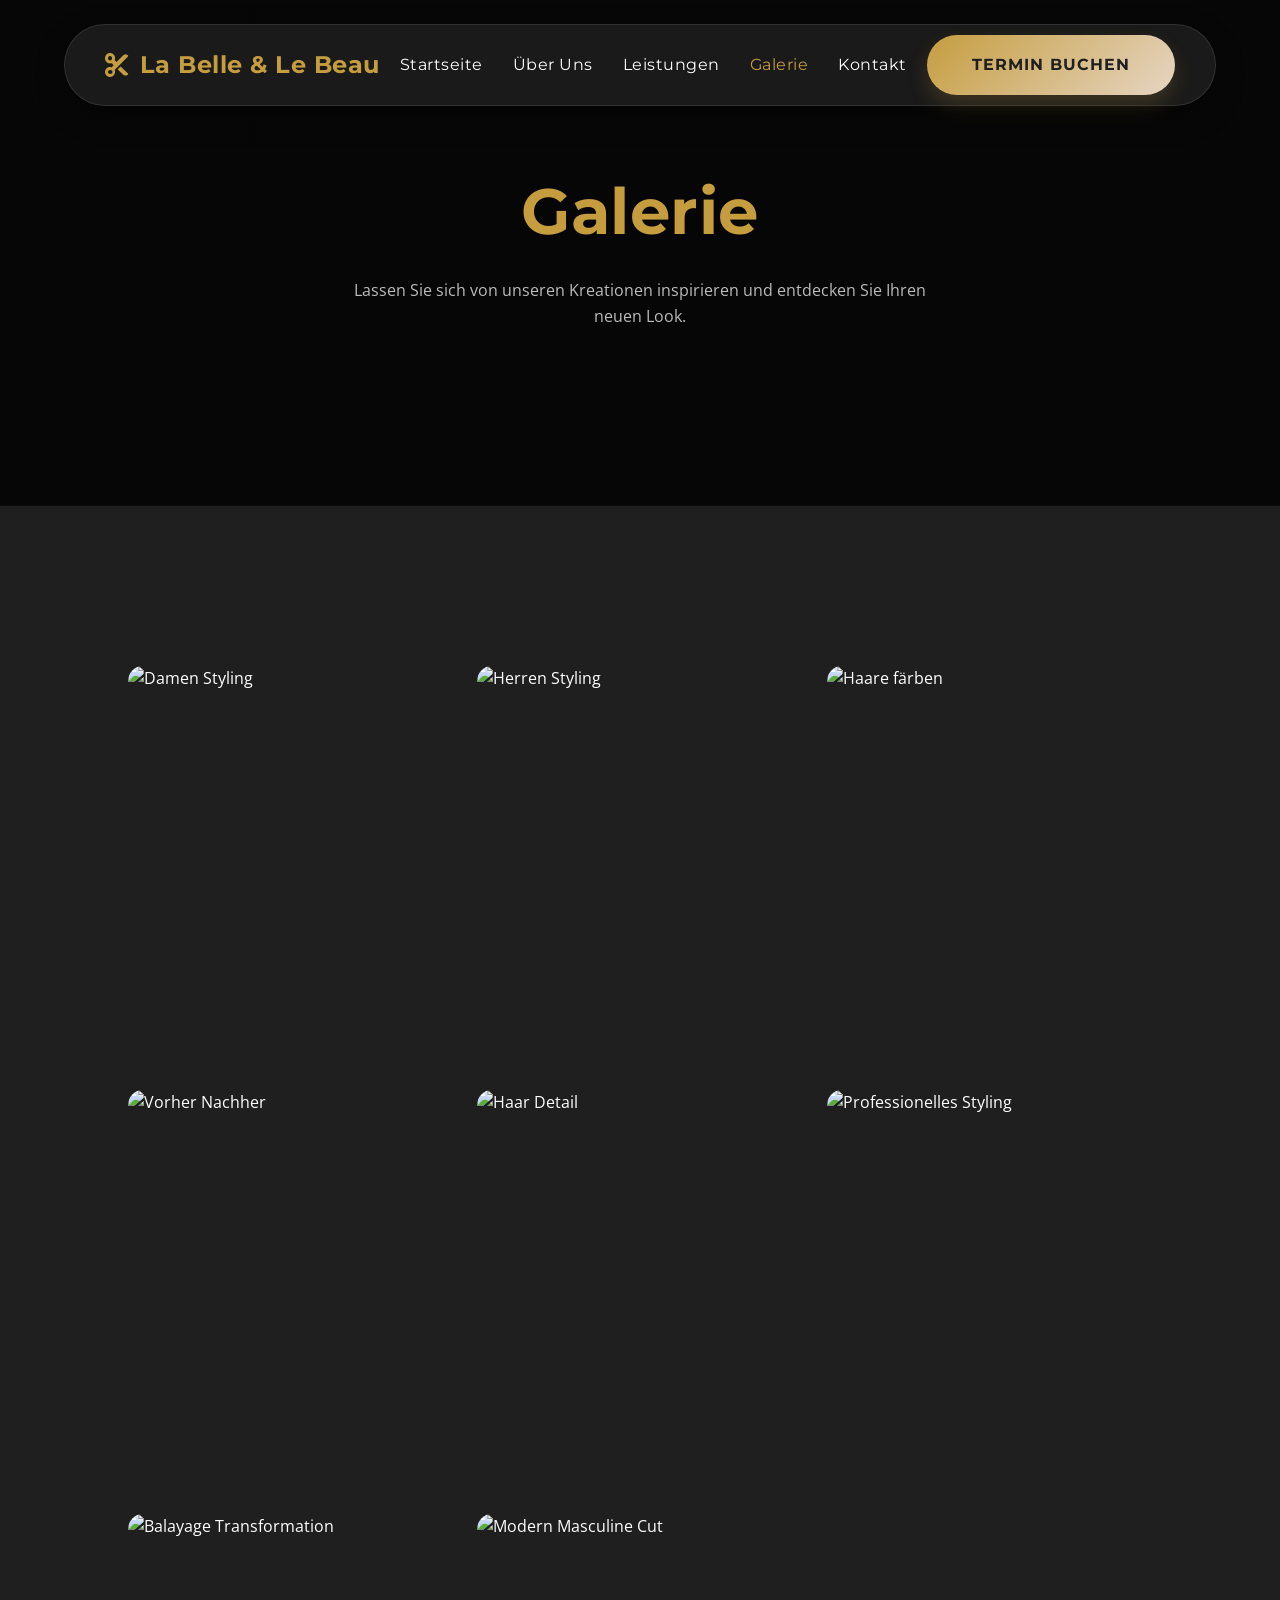
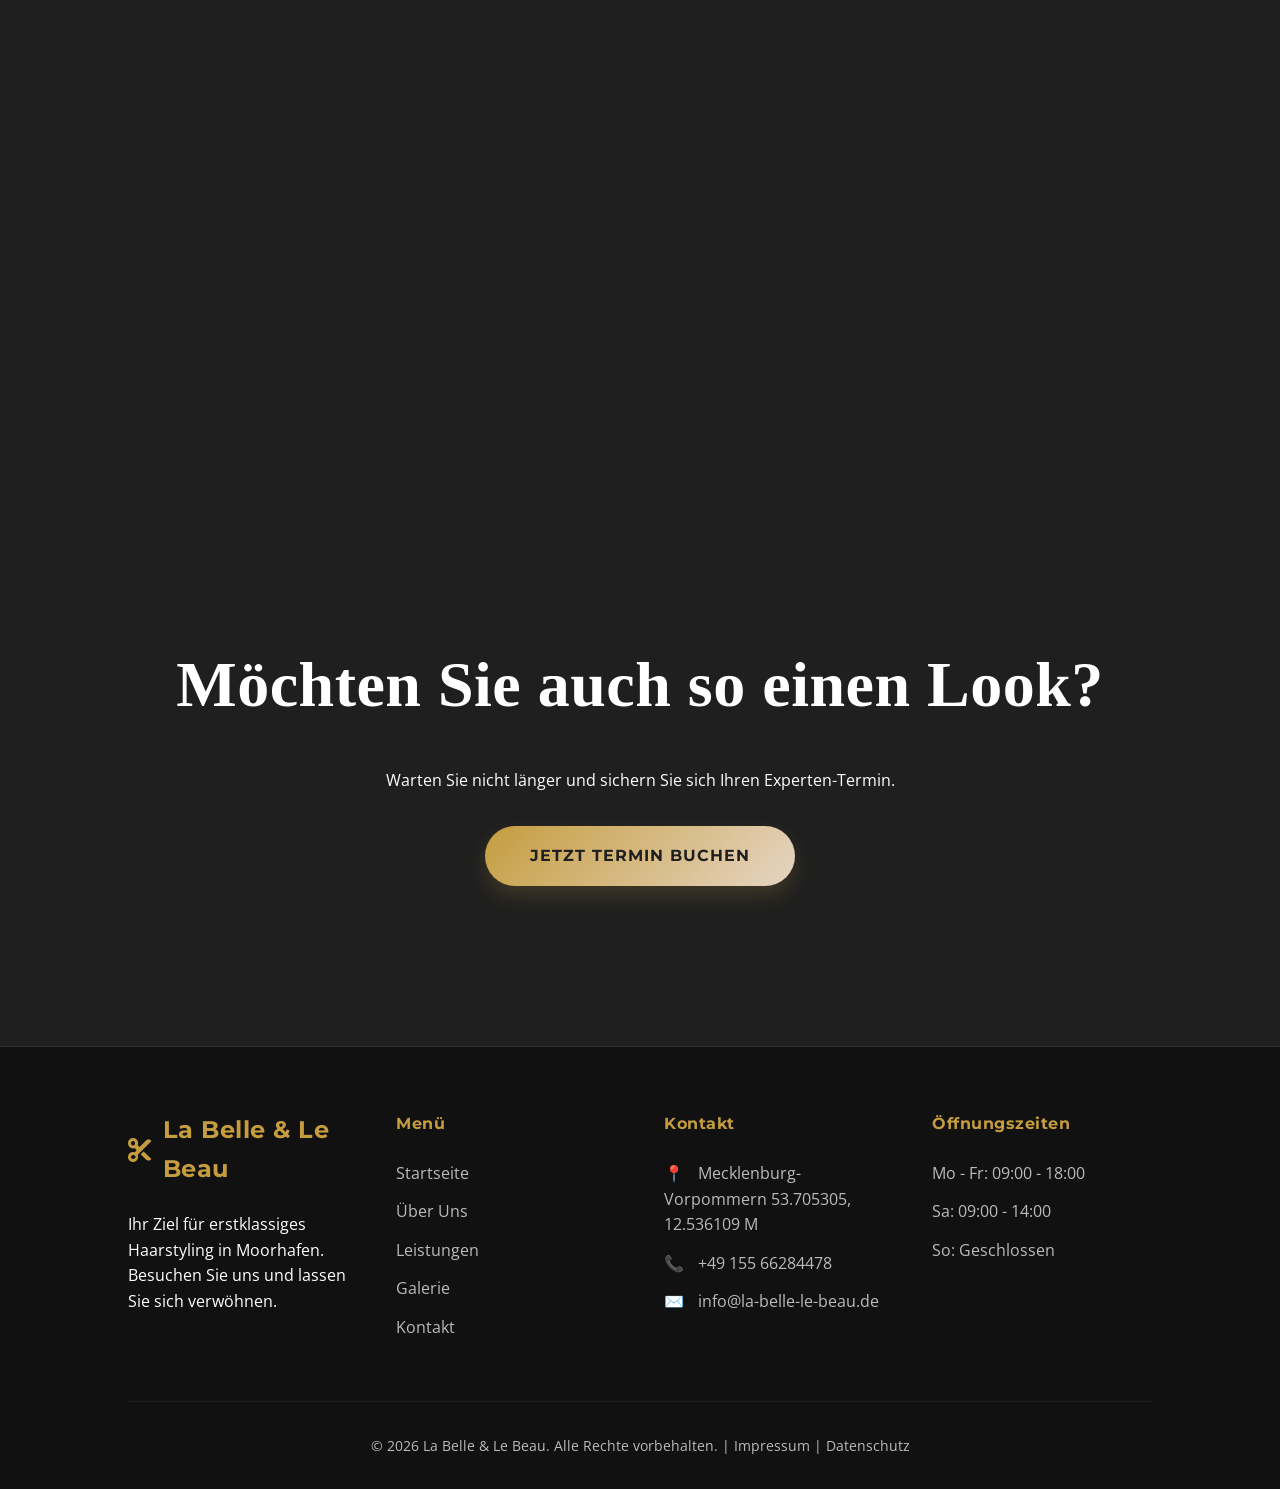
==== commit 91bce9ad: "Optimize hero buttons for mobile stacked layout" ====
--- a/galerie.html
+++ b/galerie.html
@@ -91,7 +91,8 @@
 
                 <!-- Category 4: Transformation -->
                 <div class="gallery-item">
-                    <img src="images/gallery-2.png" alt="Vorher Nachher">
+                    <img src="c:\Users\zahra\OneDrive\Bilder\Screenshots\Screenshot 2026-03-19 143921.png"
+                        alt="Vorher Nachher">
                     <div class="gallery-overlay">
                         <h4>Transformation</h4>
                         <p>Vom matten Braun zum strahlenden Blond.</p>
--- a/css/styles.css
+++ b/css/styles.css
@@ -1241,7 +1241,17 @@
 
     .about-experience {
         left: 20px;
-        top: -20px;
+        bottom: 20px;
+        padding: 1rem 1.5rem;
+        border-radius: 10px;
+    }
+
+    .about-experience .year {
+        font-size: 1.5rem;
+    }
+
+    .about-experience .label {
+        font-size: 0.7rem;
     }
 }
 
@@ -1252,6 +1262,19 @@
     .nav-toggle {
         display: flex;
         order: 2;
+    }
+
+    .hero-btns {
+        flex-direction: column;
+        gap: 1.2rem;
+        width: 100%;
+        max-width: 400px;
+        margin: 0 auto;
+    }
+
+    .hero-btns .btn {
+        width: 100%;
+        margin: 0 !important;
     }
 
     .btn-header {
@@ -1316,7 +1339,12 @@
     }
 
     .creative-title {
-        font-size: 2.5rem;
+        font-size: 2.2rem;
+        margin-bottom: 1.5rem;
+    }
+
+    .about-content-box {
+        padding: 2rem 1.5rem;
     }
 
     /* Grid Layouts */
@@ -1416,13 +1444,4 @@
         font-size: 2.2rem;
     }
 
-    .hero-btns {
-        flex-direction: column;
-        gap: 1rem;
-    }
-
-    .hero-btns .btn {
-        width: 100%;
-        margin: 0 !important;
-    }
 }
